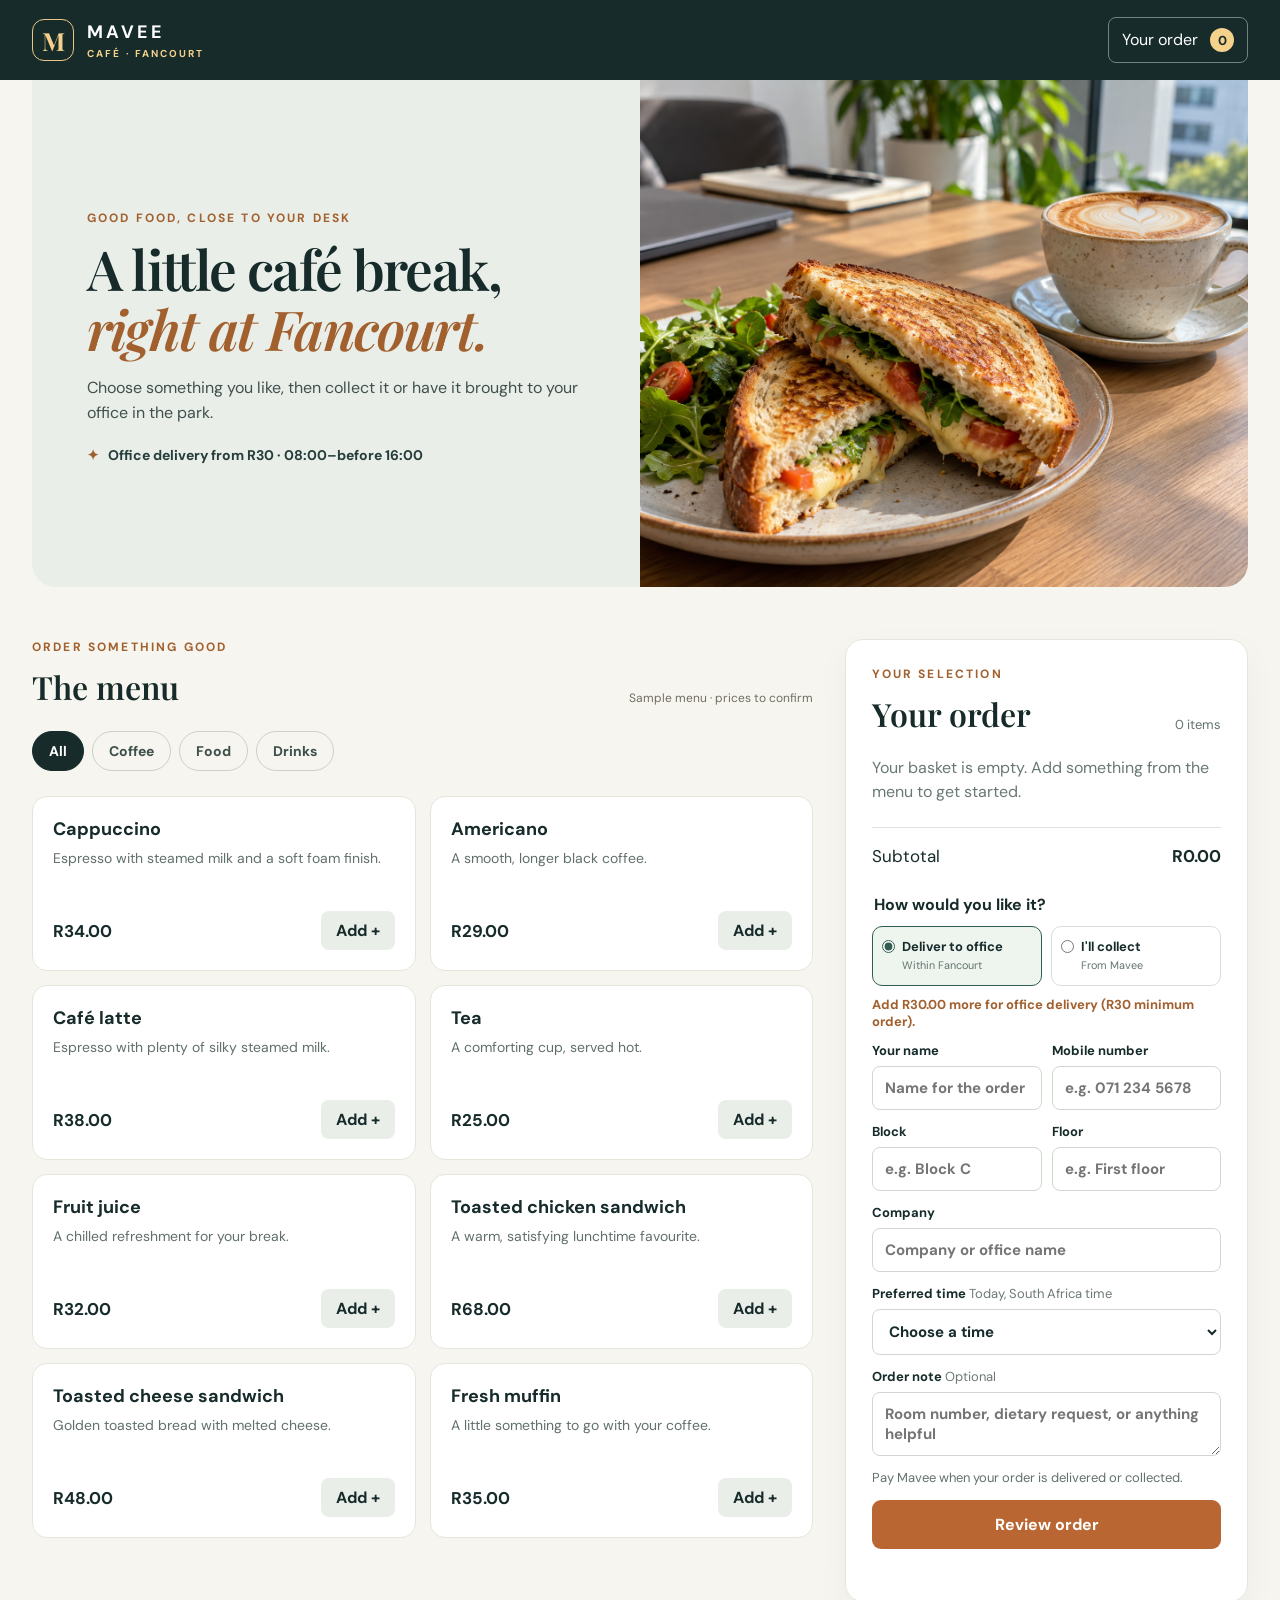
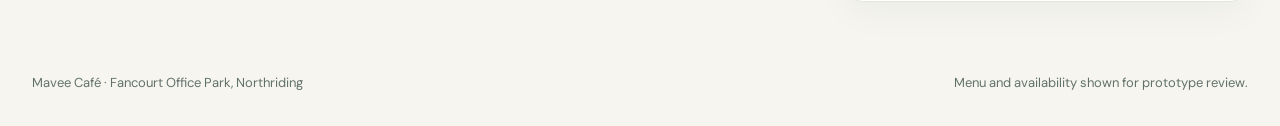
==== index.html @ 55256543 "Add MVP spec and CLAUDE.md Co-Authored-By: Claude Fable 5.1 <noreply@anthropic.com>" ====
<!doctype html>
<html lang="en">
<head>
  <meta charset="utf-8">
  <meta name="viewport" content="width=device-width, initial-scale=1">
  <meta name="theme-color" content="#172b2b">
  <meta name="description" content="Browse the Mavee café menu and prepare an office delivery or collection order at Fancourt Office Park.">
  <title>Mavee Café · Fancourt</title>
  <link rel="icon" type="image/svg+xml" href="data:image/svg+xml,%3Csvg xmlns='http://www.w3.org/2000/svg' viewBox='0 0 64 64'%3E%3Crect width='64' height='64' rx='15' fill='%23172b2b'/%3E%3Cpath d='M13 40V20h7l12 14 12-14h7v20h-7V29L32 43 20 29v11z' fill='%23f5d28b'/%3E%3C/svg%3E">
  <link rel="stylesheet" href="./styles.css">
  <script src="./app.js" defer></script>
</head>
<body>
  <header class="site-header">
    <div class="shell header-inner">
      <a class="brand" href="#" aria-label="Mavee Café home"><span class="brand-mark">M</span><span>MAVEE <small>CAFÉ · FANCOURT</small></span></a>
      <button class="basket-button" id="cartJump" type="button">Your order <span id="basketCount">0</span></button>
    </div>
  </header>
  <main class="shell">
    <section class="intro" aria-labelledby="pageTitle">
      <div class="intro-copy">
        <p class="eyebrow">Good food, close to your desk</p>
        <h1 id="pageTitle">A little café break, <em>right at Fancourt.</em></h1>
        <p>Choose something you like, then collect it or have it brought to your office in the park.</p>
        <div class="service-note"><span aria-hidden="true">✦</span> Office delivery from R30 · 08:00–before 16:00</div>
      </div>
      <img class="intro-image" src="./cafe.png" alt="Toasted sandwich and cappuccino on a café table">
    </section>

    <div class="workspace">
      <section class="menu-section" aria-labelledby="menuTitle">
        <div class="section-heading"><div><p class="eyebrow">Order something good</p><h2 id="menuTitle">The menu</h2></div><span class="sample-label">Sample menu · prices to confirm</span></div>
        <div class="category-tabs" id="categories" aria-label="Menu categories"></div>
        <div class="menu-grid" id="menuItems"></div>
      </section>
      <aside class="order-panel" id="orderPanel" aria-labelledby="orderTitle">
        <div class="panel-heading"><div><p class="eyebrow">Your selection</p><h2 id="orderTitle">Your order</h2></div><span id="cartQty" class="cart-qty">0 items</span></div>
        <div id="cartItems" class="cart-items"></div>
        <div class="total-line"><span>Subtotal</span><strong id="subtotal">R0.00</strong></div>
        <fieldset class="fulfilment">
          <legend>How would you like it?</legend>
          <div class="choice-row">
            <label class="choice"><input type="radio" name="fulfilment" value="delivery" checked><span>Deliver to office<small>Within Fancourt</small></span></label>
            <label class="choice"><input type="radio" name="fulfilment" value="pickup"><span>I'll collect<small>From Mavee</small></span></label>
          </div>
        </fieldset>
        <p id="minimumNote" class="minimum-note" role="status"></p>
        <form id="orderForm" novalidate>
          <div class="field-grid">
            <label>Your name<input name="name" autocomplete="name" required placeholder="Name for the order"></label>
            <label>Mobile number<input name="phone" type="tel" autocomplete="tel" required placeholder="e.g. 071 234 5678"></label>
          </div>
          <div id="deliveryFields">
            <div class="field-grid">
              <label>Block<input name="block" placeholder="e.g. Block C"></label>
              <label>Floor<input name="floor" placeholder="e.g. First floor"></label>
            </div>
            <label>Company<input name="company" placeholder="Company or office name"></label>
          </div>
          <label>Preferred time <span class="label-hint">Today, South Africa time</span><select name="time" id="timeSelect" required></select></label>
          <label>Order note <span class="label-hint">Optional</span><textarea name="note" rows="2" placeholder="Room number, dietary request, or anything helpful"></textarea></label>
          <p class="payment-note">Pay Mavee when your order is delivered or collected.</p>
          <button type="submit" class="primary-button" id="reviewButton">Review order</button>
          <p class="form-error" id="formError" role="alert"></p>
        </form>
      </aside>
    </div>
  </main>
  <div class="modal-backdrop" id="reviewModal" hidden>
    <section class="modal" role="dialog" aria-modal="true" aria-labelledby="reviewTitle">
      <button class="close-button" id="closeReview" type="button" aria-label="Close review">×</button>
      <p class="eyebrow">Almost there</p><h2 id="reviewTitle">Review your order</h2>
      <div class="review-content" id="reviewContent"></div>
      <p class="prototype-note">This is a private prototype. Orders are not sent yet; Mavee’s WhatsApp number still needs to be connected.</p>
      <div class="modal-actions"><button id="copyOrder" class="primary-button" type="button">Copy order details</button><button id="editOrder" class="secondary-button" type="button">Edit order</button></div>
      <p class="copy-status" id="copyStatus" role="status"></p>
    </section>
  </div>
  <footer class="shell footer">Mavee Café · Fancourt Office Park, Northriding <span>Menu and availability shown for prototype review.</span></footer>
</body>
</html>
---- styles.css ----
@import url('https://fonts.googleapis.com/css2?family=DM+Sans:wght@400;500;600;700&family=Playfair+Display:ital,wght@0,600;1,600&display=swap');
:root{font-family:'DM Sans',Arial,sans-serif;color:#172b2b;background:#f6f5ef;font-size:16px}*{box-sizing:border-box}html{scroll-behavior:smooth}body{margin:0}button,input,select,textarea{font:inherit}button{cursor:pointer}button:focus-visible,input:focus-visible,select:focus-visible,textarea:focus-visible{outline:3px solid #c47b35;outline-offset:2px}.shell{max-width:1320px;margin:auto;padding:0 32px}.site-header{background:#172b2b;color:#fff}.header-inner{height:80px;display:flex;align-items:center;justify-content:space-between}.brand{display:flex;gap:13px;align-items:center;color:#fff;text-decoration:none;font-weight:700;letter-spacing:.19em;font-size:18px}.brand small{display:block;font-size:10px;letter-spacing:.21em;color:#f5d28b;margin-top:3px}.brand-mark{width:42px;height:42px;border:1px solid #e9c783;border-radius:12px;display:grid;place-items:center;font-family:'Playfair Display',serif;font-size:25px;color:#f5d28b;letter-spacing:0}.basket-button{border:1px solid #72817c;background:transparent;color:#fff;padding:10px 13px;border-radius:8px}.basket-button span{display:inline-grid;place-items:center;min-width:24px;height:24px;margin-left:8px;background:#f5d28b;color:#172b2b;border-radius:50%;font-size:13px;font-weight:700}.intro{display:grid;grid-template-columns:1fr 1fr;min-height:330px;background:#e9eee8;overflow:hidden;border-radius:0 0 24px 24px}.intro-copy{padding:52px 6% 45px 9%;align-self:center}.eyebrow{text-transform:uppercase;letter-spacing:.18em;font-size:12px;font-weight:700;color:#a2602f;margin:0 0 13px}.intro h1{font:600 clamp(36px,4.3vw,60px)/1.08 'Playfair Display',Georgia,serif;letter-spacing:-.03em;margin:0 0 18px;max-width:620px}.intro h1 em{color:#a2602f}.intro-copy>p:not(.eyebrow){line-height:1.55;color:#40504e;max-width:510px;margin:0 0 20px}.intro-image{width:100%;height:100%;min-height:330px;object-fit:cover;object-position:center}.service-note{font-weight:700;font-size:14px;color:#263d3b}.service-note span{color:#a2602f;margin-right:6px}.workspace{display:grid;grid-template-columns:minmax(0,1.65fr) minmax(340px,.85fr);gap:32px;padding:52px 0 72px;align-items:start}.section-heading,.panel-heading{display:flex;align-items:end;justify-content:space-between;gap:12px}.section-heading h2,.panel-heading h2,.modal h2{font:600 32px/1.2 'Playfair Display',Georgia,serif;margin:0}.sample-label{font-size:12px;color:#716d63;text-align:right}.category-tabs{display:flex;flex-wrap:wrap;gap:8px;margin:25px 0}.category-tabs button{border:1px solid #cbd1c8;background:transparent;border-radius:100px;padding:10px 16px;color:#3d504b;font-weight:700;font-size:14px}.category-tabs button.active{background:#172b2b;border-color:#172b2b;color:#fff}.menu-grid{display:grid;grid-template-columns:repeat(2,minmax(0,1fr));gap:14px}.menu-card{background:#fff;border:1px solid #e4e6dc;border-radius:15px;min-height:175px;padding:20px;display:flex;flex-direction:column}.menu-card h3{margin:0 0 7px;font-size:18px}.menu-card p{margin:0;color:#61706a;line-height:1.45;font-size:14px}.menu-card-bottom{display:flex;align-items:center;justify-content:space-between;margin-top:auto;padding-top:18px;gap:10px}.menu-card-bottom strong{font-size:17px}.add-button{background:#e9eee8;border:0;border-radius:8px;padding:9px 15px;font-weight:700;color:#172b2b}.add-button:hover{background:#d7e5d9}.order-panel{background:#fff;border:1px solid #e4e6dc;border-radius:18px;padding:26px;box-shadow:0 12px 35px #18342a0a;position:sticky;top:20px}.cart-qty{font-size:13px;color:#64736e}.cart-items{padding:18px 0;min-height:85px}.empty-cart{color:#697872;line-height:1.5;margin:5px 0}.cart-line{display:flex;justify-content:space-between;gap:12px;border-bottom:1px solid #eef0eb;padding:10px 0}.cart-line strong{font-size:14px}.cart-line small{display:block;color:#62716c;margin-top:3px}.stepper{display:flex;align-items:center;gap:8px}.stepper button{width:28px;height:28px;border:1px solid #cbd3cd;background:#fff;border-radius:7px}.total-line{display:flex;justify-content:space-between;border-top:1px solid #dfe3dc;padding:17px 0;font-size:17px}.fulfilment{border:0;padding:0;margin:10px 0 0}.fulfilment legend{font-weight:700;margin-bottom:11px}.choice-row{display:grid;grid-template-columns:1fr 1fr;gap:9px}.choice{display:flex;align-items:flex-start;gap:7px;border:1px solid #d8dfd8;border-radius:10px;padding:12px 9px;font-weight:700;font-size:13px;line-height:1.25;cursor:pointer}.choice:has(input:checked){border-color:#315e53;background:#eef5ef}.choice input{accent-color:#315e53;margin:1px 0 0}.choice small{display:block;color:#64736e;font-weight:400;margin-top:4px}.minimum-note{min-height:20px;color:#a2602f;font-size:13px;font-weight:700;margin:10px 0 12px}.order-panel form label{display:block;font-size:13px;font-weight:700;margin-bottom:13px}.order-panel input:not([type=radio]),.order-panel select,.order-panel textarea{display:block;width:100%;border:1px solid #cfd7ce;border-radius:8px;padding:11px 12px;background:#fff;color:#172b2b;font-size:15px;margin-top:7px}.order-panel textarea{resize:vertical}.field-grid{display:grid;grid-template-columns:1fr 1fr;gap:10px}.label-hint{font-weight:400;color:#6d7974}.payment-note{font-size:13px;color:#62716c;line-height:1.4}.primary-button{width:100%;border:0;border-radius:9px;padding:14px 16px;background:#ba6633;color:#fff;font-weight:700}.primary-button:hover{background:#9f5429}.secondary-button{border:1px solid #cbd3cd;border-radius:9px;background:#fff;padding:13px 16px;font-weight:700;color:#172b2b}.form-error{color:#a03228;font-size:13px;min-height:1em;margin-bottom:0}.footer{padding-bottom:35px;display:flex;justify-content:space-between;gap:20px;color:#62716c;font-size:13px}.modal-backdrop{position:fixed;inset:0;background:#102421bb;z-index:10;display:grid;place-items:center;padding:18px}.modal-backdrop[hidden]{display:none}.modal{background:#fff;width:min(560px,100%);max-height:90vh;overflow:auto;border-radius:18px;padding:28px;position:relative}.close-button{position:absolute;right:20px;top:15px;border:0;background:none;font-size:30px;color:#52645d}.review-content{white-space:pre-line;line-height:1.55;background:#f6f7f2;padding:18px;border-radius:10px;margin:19px 0;font-size:14px}.prototype-note{color:#775029;background:#fcf3df;border-radius:8px;padding:12px;line-height:1.45;font-size:14px}.modal-actions{display:flex;gap:10px}.modal-actions .primary-button{width:auto;flex:1}.copy-status{min-height:18px;font-size:13px;color:#315e53;margin-bottom:0}@media(max-width:900px){.workspace{grid-template-columns:1fr}.order-panel{position:static}.intro-copy{padding:35px}.intro{min-height:300px}}@media(max-width:650px){.shell{padding-left:18px;padding-right:18px}.header-inner{height:68px}.brand{font-size:15px}.brand-mark{height:36px;width:36px}.basket-button{font-size:13px}.intro{display:flex;flex-direction:column-reverse}.intro-image{height:180px;min-height:180px}.intro-copy{padding:26px 22px 32px}.intro h1{font-size:37px}.workspace{padding-top:34px;gap:25px}.menu-grid{grid-template-columns:1fr}.menu-card{min-height:145px}.section-heading{align-items:start}.order-panel{padding:20px}.footer{flex-direction:column}.modal-actions{flex-direction:column}.modal-actions .primary-button{width:100%}}@media(max-width:380px){.field-grid,.choice-row{grid-template-columns:1fr}.sample-label{max-width:110px}}
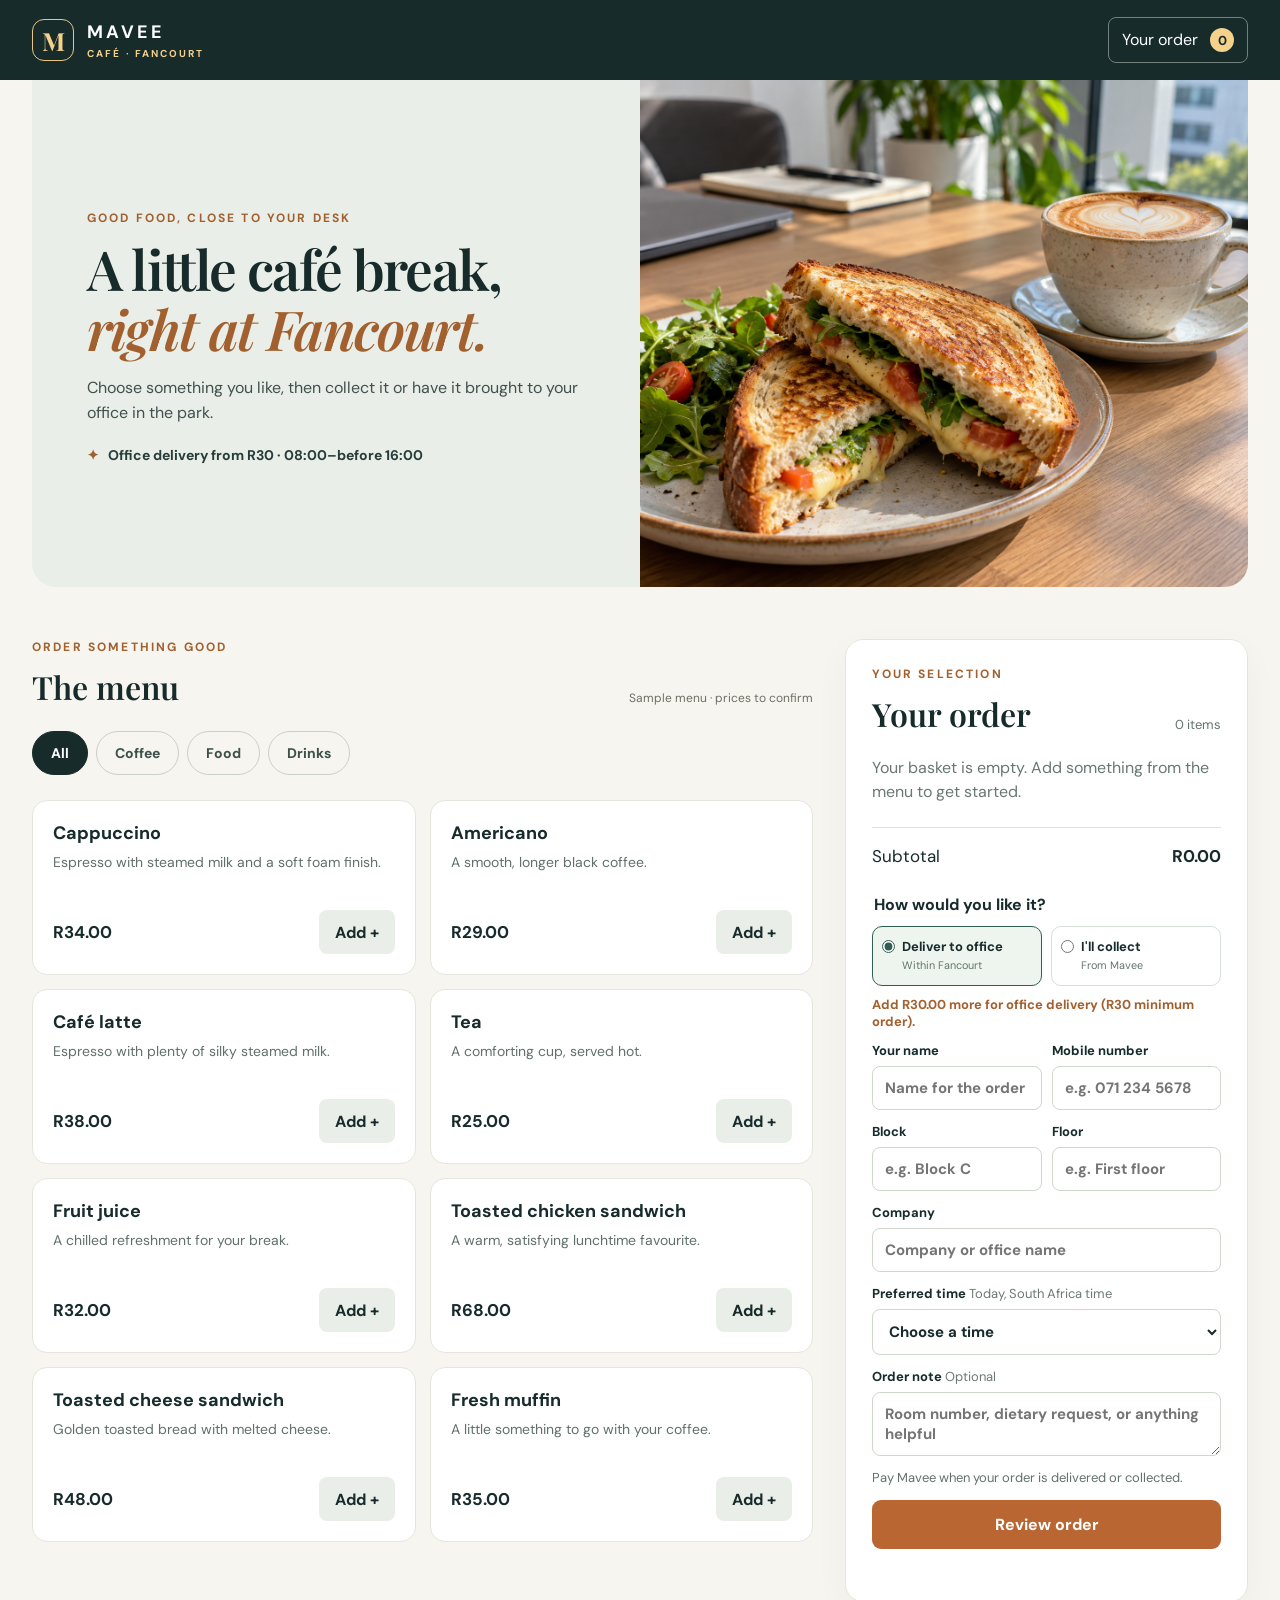
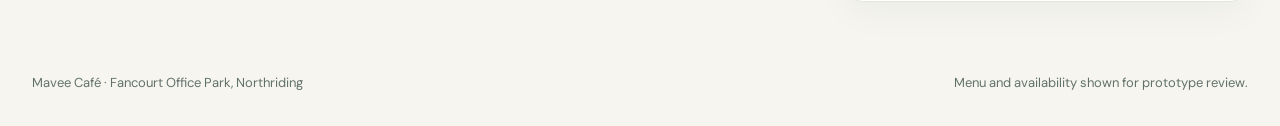
==== commit c94dbd0e: "Add three-step mobile flow with sticky Next bar and browser tests Below 900px the menu, details and " ====
--- a/index.html
+++ b/index.html
@@ -35,6 +35,7 @@
         <div class="menu-grid" id="menuItems"></div>
       </section>
       <aside class="order-panel" id="orderPanel" aria-labelledby="orderTitle">
+        <button type="button" class="back-link" id="backStep">&larr; Back to menu</button>
         <div class="panel-heading"><div><p class="eyebrow">Your selection</p><h2 id="orderTitle">Your order</h2></div><span id="cartQty" class="cart-qty">0 items</span></div>
         <div id="cartItems" class="cart-items"></div>
         <div class="total-line"><span>Subtotal</span><strong id="subtotal">R0.00</strong></div>
@@ -67,7 +68,8 @@
       </aside>
     </div>
   </main>
-  <div class="modal-backdrop" id="reviewModal" hidden>
+  <div class="step-bar" id="stepBar"><span id="stepSummary" aria-live="polite">0 items · R0.00</span><button type="button" class="primary-button" id="nextStep" disabled>Next</button></div>
+  <div class="modal-backdrop" id="reviewModal">
     <section class="modal" role="dialog" aria-modal="true" aria-labelledby="reviewTitle">
       <button class="close-button" id="closeReview" type="button" aria-label="Close review">×</button>
       <p class="eyebrow">Almost there</p><h2 id="reviewTitle">Review your order</h2>
--- a/styles.css
+++ b/styles.css
@@ -1,2 +1,2 @@
 @import url('https://fonts.googleapis.com/css2?family=DM+Sans:wght@400;500;600;700&family=Playfair+Display:ital,wght@0,600;1,600&display=swap');
-:root{font-family:'DM Sans',Arial,sans-serif;color:#172b2b;background:#f6f5ef;font-size:16px}*{box-sizing:border-box}html{scroll-behavior:smooth}body{margin:0}button,input,select,textarea{font:inherit}button{cursor:pointer}button:focus-visible,input:focus-visible,select:focus-visible,textarea:focus-visible{outline:3px solid #c47b35;outline-offset:2px}.shell{max-width:1320px;margin:auto;padding:0 32px}.site-header{background:#172b2b;color:#fff}.header-inner{height:80px;display:flex;align-items:center;justify-content:space-between}.brand{display:flex;gap:13px;align-items:center;color:#fff;text-decoration:none;font-weight:700;letter-spacing:.19em;font-size:18px}.brand small{display:block;font-size:10px;letter-spacing:.21em;color:#f5d28b;margin-top:3px}.brand-mark{width:42px;height:42px;border:1px solid #e9c783;border-radius:12px;display:grid;place-items:center;font-family:'Playfair Display',serif;font-size:25px;color:#f5d28b;letter-spacing:0}.basket-button{border:1px solid #72817c;background:transparent;color:#fff;padding:10px 13px;border-radius:8px}.basket-button span{display:inline-grid;place-items:center;min-width:24px;height:24px;margin-left:8px;background:#f5d28b;color:#172b2b;border-radius:50%;font-size:13px;font-weight:700}.intro{display:grid;grid-template-columns:1fr 1fr;min-height:330px;background:#e9eee8;overflow:hidden;border-radius:0 0 24px 24px}.intro-copy{padding:52px 6% 45px 9%;align-self:center}.eyebrow{text-transform:uppercase;letter-spacing:.18em;font-size:12px;font-weight:700;color:#a2602f;margin:0 0 13px}.intro h1{font:600 clamp(36px,4.3vw,60px)/1.08 'Playfair Display',Georgia,serif;letter-spacing:-.03em;margin:0 0 18px;max-width:620px}.intro h1 em{color:#a2602f}.intro-copy>p:not(.eyebrow){line-height:1.55;color:#40504e;max-width:510px;margin:0 0 20px}.intro-image{width:100%;height:100%;min-height:330px;object-fit:cover;object-position:center}.service-note{font-weight:700;font-size:14px;color:#263d3b}.service-note span{color:#a2602f;margin-right:6px}.workspace{display:grid;grid-template-columns:minmax(0,1.65fr) minmax(340px,.85fr);gap:32px;padding:52px 0 72px;align-items:start}.section-heading,.panel-heading{display:flex;align-items:end;justify-content:space-between;gap:12px}.section-heading h2,.panel-heading h2,.modal h2{font:600 32px/1.2 'Playfair Display',Georgia,serif;margin:0}.sample-label{font-size:12px;color:#716d63;text-align:right}.category-tabs{display:flex;flex-wrap:wrap;gap:8px;margin:25px 0}.category-tabs button{border:1px solid #cbd1c8;background:transparent;border-radius:100px;padding:10px 16px;color:#3d504b;font-weight:700;font-size:14px}.category-tabs button.active{background:#172b2b;border-color:#172b2b;color:#fff}.menu-grid{display:grid;grid-template-columns:repeat(2,minmax(0,1fr));gap:14px}.menu-card{background:#fff;border:1px solid #e4e6dc;border-radius:15px;min-height:175px;padding:20px;display:flex;flex-direction:column}.menu-card h3{margin:0 0 7px;font-size:18px}.menu-card p{margin:0;color:#61706a;line-height:1.45;font-size:14px}.menu-card-bottom{display:flex;align-items:center;justify-content:space-between;margin-top:auto;padding-top:18px;gap:10px}.menu-card-bottom strong{font-size:17px}.add-button{background:#e9eee8;border:0;border-radius:8px;padding:9px 15px;font-weight:700;color:#172b2b}.add-button:hover{background:#d7e5d9}.order-panel{background:#fff;border:1px solid #e4e6dc;border-radius:18px;padding:26px;box-shadow:0 12px 35px #18342a0a;position:sticky;top:20px}.cart-qty{font-size:13px;color:#64736e}.cart-items{padding:18px 0;min-height:85px}.empty-cart{color:#697872;line-height:1.5;margin:5px 0}.cart-line{display:flex;justify-content:space-between;gap:12px;border-bottom:1px solid #eef0eb;padding:10px 0}.cart-line strong{font-size:14px}.cart-line small{display:block;color:#62716c;margin-top:3px}.stepper{display:flex;align-items:center;gap:8px}.stepper button{width:28px;height:28px;border:1px solid #cbd3cd;background:#fff;border-radius:7px}.total-line{display:flex;justify-content:space-between;border-top:1px solid #dfe3dc;padding:17px 0;font-size:17px}.fulfilment{border:0;padding:0;margin:10px 0 0}.fulfilment legend{font-weight:700;margin-bottom:11px}.choice-row{display:grid;grid-template-columns:1fr 1fr;gap:9px}.choice{display:flex;align-items:flex-start;gap:7px;border:1px solid #d8dfd8;border-radius:10px;padding:12px 9px;font-weight:700;font-size:13px;line-height:1.25;cursor:pointer}.choice:has(input:checked){border-color:#315e53;background:#eef5ef}.choice input{accent-color:#315e53;margin:1px 0 0}.choice small{display:block;color:#64736e;font-weight:400;margin-top:4px}.minimum-note{min-height:20px;color:#a2602f;font-size:13px;font-weight:700;margin:10px 0 12px}.order-panel form label{display:block;font-size:13px;font-weight:700;margin-bottom:13px}.order-panel input:not([type=radio]),.order-panel select,.order-panel textarea{display:block;width:100%;border:1px solid #cfd7ce;border-radius:8px;padding:11px 12px;background:#fff;color:#172b2b;font-size:15px;margin-top:7px}.order-panel textarea{resize:vertical}.field-grid{display:grid;grid-template-columns:1fr 1fr;gap:10px}.label-hint{font-weight:400;color:#6d7974}.payment-note{font-size:13px;color:#62716c;line-height:1.4}.primary-button{width:100%;border:0;border-radius:9px;padding:14px 16px;background:#ba6633;color:#fff;font-weight:700}.primary-button:hover{background:#9f5429}.secondary-button{border:1px solid #cbd3cd;border-radius:9px;background:#fff;padding:13px 16px;font-weight:700;color:#172b2b}.form-error{color:#a03228;font-size:13px;min-height:1em;margin-bottom:0}.footer{padding-bottom:35px;display:flex;justify-content:space-between;gap:20px;color:#62716c;font-size:13px}.modal-backdrop{position:fixed;inset:0;background:#102421bb;z-index:10;display:grid;place-items:center;padding:18px}.modal-backdrop[hidden]{display:none}.modal{background:#fff;width:min(560px,100%);max-height:90vh;overflow:auto;border-radius:18px;padding:28px;position:relative}.close-button{position:absolute;right:20px;top:15px;border:0;background:none;font-size:30px;color:#52645d}.review-content{white-space:pre-line;line-height:1.55;background:#f6f7f2;padding:18px;border-radius:10px;margin:19px 0;font-size:14px}.prototype-note{color:#775029;background:#fcf3df;border-radius:8px;padding:12px;line-height:1.45;font-size:14px}.modal-actions{display:flex;gap:10px}.modal-actions .primary-button{width:auto;flex:1}.copy-status{min-height:18px;font-size:13px;color:#315e53;margin-bottom:0}@media(max-width:900px){.workspace{grid-template-columns:1fr}.order-panel{position:static}.intro-copy{padding:35px}.intro{min-height:300px}}@media(max-width:650px){.shell{padding-left:18px;padding-right:18px}.header-inner{height:68px}.brand{font-size:15px}.brand-mark{height:36px;width:36px}.basket-button{font-size:13px}.intro{display:flex;flex-direction:column-reverse}.intro-image{height:180px;min-height:180px}.intro-copy{padding:26px 22px 32px}.intro h1{font-size:37px}.workspace{padding-top:34px;gap:25px}.menu-grid{grid-template-columns:1fr}.menu-card{min-height:145px}.section-heading{align-items:start}.order-panel{padding:20px}.footer{flex-direction:column}.modal-actions{flex-direction:column}.modal-actions .primary-button{width:100%}}@media(max-width:380px){.field-grid,.choice-row{grid-template-columns:1fr}.sample-label{max-width:110px}}
+:root{font-family:'DM Sans',Arial,sans-serif;color:#172b2b;background:#f6f5ef;font-size:16px}*{box-sizing:border-box}html{scroll-behavior:smooth}body{margin:0}button,input,select,textarea{font:inherit}button{cursor:pointer}button:focus-visible,input:focus-visible,select:focus-visible,textarea:focus-visible{outline:3px solid #c47b35;outline-offset:2px}.shell{max-width:1320px;margin:auto;padding:0 32px}.site-header{background:#172b2b;color:#fff}.header-inner{height:80px;display:flex;align-items:center;justify-content:space-between}.brand{display:flex;gap:13px;align-items:center;color:#fff;text-decoration:none;font-weight:700;letter-spacing:.19em;font-size:18px}.brand small{display:block;font-size:10px;letter-spacing:.21em;color:#f5d28b;margin-top:3px}.brand-mark{width:42px;height:42px;border:1px solid #e9c783;border-radius:12px;display:grid;place-items:center;font-family:'Playfair Display',serif;font-size:25px;color:#f5d28b;letter-spacing:0}.basket-button{border:1px solid #72817c;background:transparent;color:#fff;padding:10px 13px;border-radius:8px}.basket-button span{display:inline-grid;place-items:center;min-width:24px;height:24px;margin-left:8px;background:#f5d28b;color:#172b2b;border-radius:50%;font-size:13px;font-weight:700}.intro{display:grid;grid-template-columns:1fr 1fr;min-height:330px;background:#e9eee8;overflow:hidden;border-radius:0 0 24px 24px}.intro-copy{padding:52px 6% 45px 9%;align-self:center}.eyebrow{text-transform:uppercase;letter-spacing:.18em;font-size:12px;font-weight:700;color:#a2602f;margin:0 0 13px}.intro h1{font:600 clamp(36px,4.3vw,60px)/1.08 'Playfair Display',Georgia,serif;letter-spacing:-.03em;margin:0 0 18px;max-width:620px}.intro h1 em{color:#a2602f}.intro-copy>p:not(.eyebrow){line-height:1.55;color:#40504e;max-width:510px;margin:0 0 20px}.intro-image{width:100%;height:100%;min-height:330px;object-fit:cover;object-position:center}.service-note{font-weight:700;font-size:14px;color:#263d3b}.service-note span{color:#a2602f;margin-right:6px}.workspace{display:grid;grid-template-columns:minmax(0,1.65fr) minmax(340px,.85fr);gap:32px;padding:52px 0 72px;align-items:start}.section-heading,.panel-heading{display:flex;align-items:end;justify-content:space-between;gap:12px}.section-heading h2,.panel-heading h2,.modal h2{font:600 32px/1.2 'Playfair Display',Georgia,serif;margin:0}.sample-label{font-size:12px;color:#716d63;text-align:right}.category-tabs{display:flex;flex-wrap:wrap;gap:8px;margin:25px 0}.category-tabs button{min-height:44px;border:1px solid #cbd1c8;background:transparent;border-radius:100px;padding:10px 18px;color:#3d504b;font-weight:700;font-size:14px}.category-tabs button.active{background:#172b2b;border-color:#172b2b;color:#fff}.menu-grid{display:grid;grid-template-columns:repeat(2,minmax(0,1fr));gap:14px}.menu-card{background:#fff;border:1px solid #e4e6dc;border-radius:15px;min-height:175px;padding:20px;display:flex;flex-direction:column}.menu-card h3{margin:0 0 7px;font-size:18px}.menu-card p{margin:0;color:#61706a;line-height:1.45;font-size:14px}.menu-card-bottom{display:flex;align-items:center;justify-content:space-between;margin-top:auto;padding-top:18px;gap:10px}.menu-card-bottom strong{font-size:17px}.add-button{min-height:44px;background:#e9eee8;border:0;border-radius:8px;padding:9px 16px;font-weight:700;color:#172b2b}.add-button:hover{background:#d7e5d9}.order-panel{background:#fff;border:1px solid #e4e6dc;border-radius:18px;padding:26px;box-shadow:0 12px 35px #18342a0a;position:sticky;top:20px}.cart-qty{font-size:13px;color:#64736e}.cart-items{padding:18px 0;min-height:85px}.empty-cart{color:#697872;line-height:1.5;margin:5px 0}.cart-line{display:flex;justify-content:space-between;gap:12px;border-bottom:1px solid #eef0eb;padding:10px 0}.cart-line strong{font-size:14px}.cart-line small{display:block;color:#62716c;margin-top:3px}.stepper{display:flex;align-items:center;gap:8px}.stepper button{width:36px;height:36px;font-size:18px;border:1px solid #cbd3cd;background:#fff;border-radius:7px}.total-line{display:flex;justify-content:space-between;border-top:1px solid #dfe3dc;padding:17px 0;font-size:17px}.fulfilment{border:0;padding:0;margin:10px 0 0}.fulfilment legend{font-weight:700;margin-bottom:11px}.choice-row{display:grid;grid-template-columns:1fr 1fr;gap:9px}.choice{display:flex;align-items:flex-start;gap:7px;border:1px solid #d8dfd8;border-radius:10px;padding:12px 9px;font-weight:700;font-size:13px;line-height:1.25;cursor:pointer}.choice:has(input:checked){border-color:#315e53;background:#eef5ef}.choice input{accent-color:#315e53;margin:1px 0 0}.choice small{display:block;color:#64736e;font-weight:400;margin-top:4px}.minimum-note{min-height:20px;color:#a2602f;font-size:13px;font-weight:700;margin:10px 0 12px}.order-panel form label{display:block;font-size:13px;font-weight:700;margin-bottom:13px}.order-panel input:not([type=radio]),.order-panel select,.order-panel textarea{display:block;width:100%;border:1px solid #cfd7ce;border-radius:8px;padding:11px 12px;background:#fff;color:#172b2b;font-size:15px;margin-top:7px}.order-panel textarea{resize:vertical}.field-grid{display:grid;grid-template-columns:1fr 1fr;gap:10px}.label-hint{font-weight:400;color:#6d7974}.payment-note{font-size:13px;color:#62716c;line-height:1.4}.primary-button{width:100%;border:0;border-radius:9px;padding:14px 16px;background:#ba6633;color:#fff;font-weight:700}.primary-button:hover{background:#9f5429}.secondary-button{border:1px solid #cbd3cd;border-radius:9px;background:#fff;padding:13px 16px;font-weight:700;color:#172b2b}.form-error{color:#a03228;font-size:13px;min-height:1em;margin-bottom:0}.footer{padding-bottom:35px;display:flex;justify-content:space-between;gap:20px;color:#62716c;font-size:13px}.modal-backdrop{position:fixed;inset:0;background:#102421bb;z-index:10;display:grid;place-items:center;padding:18px}body:not([data-step=review]) .modal-backdrop{display:none}.modal{background:#fff;width:min(560px,100%);max-height:90vh;overflow:auto;border-radius:18px;padding:28px;position:relative}.back-link{display:none;border:0;background:none;padding:0 0 14px;font-weight:700;color:#315e53;font-size:14px}.step-bar{display:none;position:fixed;left:0;right:0;bottom:0;z-index:5;background:#fff;border-top:1px solid #dfe3dc;padding:12px 18px calc(12px + env(safe-area-inset-bottom));align-items:center;justify-content:space-between;gap:14px;box-shadow:0 -8px 24px #18342a12}.step-bar span{font-weight:700;font-size:15px}.step-bar .primary-button{width:auto;min-width:120px}.step-bar .primary-button:disabled{background:#cfd7ce;color:#5f6b66}.close-button{position:absolute;right:20px;top:15px;border:0;background:none;font-size:30px;color:#52645d}.review-content{white-space:pre-line;line-height:1.55;background:#f6f7f2;padding:18px;border-radius:10px;margin:19px 0;font-size:14px}.prototype-note{color:#775029;background:#fcf3df;border-radius:8px;padding:12px;line-height:1.45;font-size:14px}.modal-actions{display:flex;gap:10px}.modal-actions .primary-button{width:auto;flex:1}.copy-status{min-height:18px;font-size:13px;color:#315e53;margin-bottom:0}@media(max-width:900px){.workspace{grid-template-columns:1fr}.back-link{display:inline-block}body[data-step=menu] .step-bar{display:flex}body[data-step=menu] main{padding-bottom:96px}body[data-step=menu] .order-panel{display:none}body[data-step=details] .menu-section,body[data-step=details] .intro{display:none}body[data-step=review] .workspace,body[data-step=review] .intro{display:none}body[data-step=review] .modal-backdrop{position:static;background:none;padding:0;display:block;margin-top:24px}body[data-step=review] .modal{width:100%;max-height:none;border:1px solid #e4e6dc}body[data-step=review] .close-button{display:none}.order-panel{position:static}.intro-copy{padding:35px}.intro{min-height:300px}}@media(max-width:650px){.shell{padding-left:18px;padding-right:18px}.header-inner{height:68px}.brand{font-size:15px}.brand-mark{height:36px;width:36px}.basket-button{font-size:13px}.intro{display:flex;flex-direction:column-reverse}.intro-image{height:120px;min-height:120px}.intro-copy{padding:26px 22px 32px}.intro h1{font-size:37px}.workspace{padding-top:34px;gap:25px}.menu-grid{grid-template-columns:1fr}.menu-card{min-height:145px}.section-heading{align-items:start}.order-panel{padding:20px}.footer{flex-direction:column}.modal-actions{flex-direction:column}.modal-actions .primary-button{width:100%}}@media(max-width:380px){.field-grid,.choice-row{grid-template-columns:1fr}.sample-label{max-width:110px}}
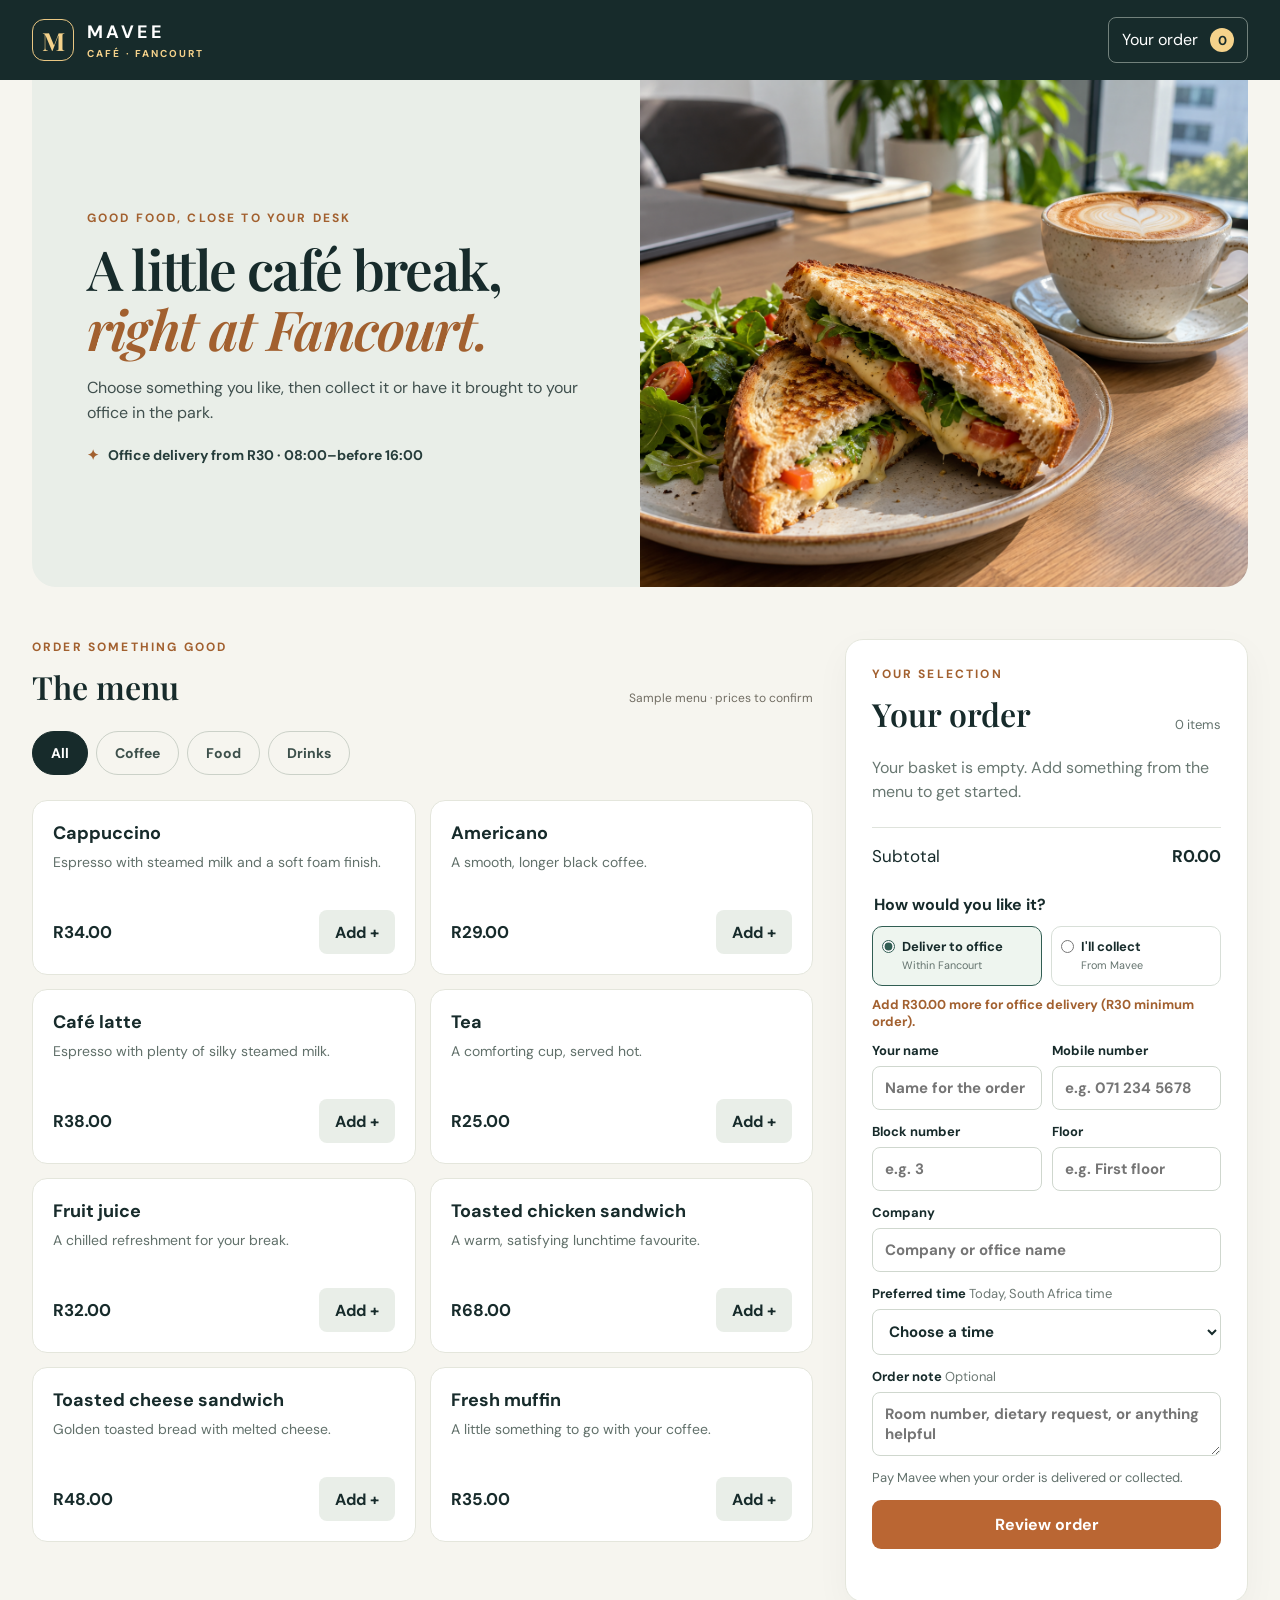
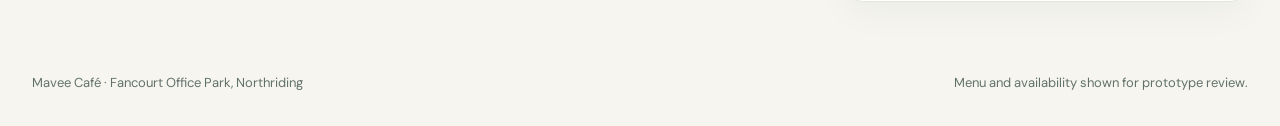
==== commit ea40f06d: "Add WhatsApp handoff, sent step, and phone and block validation Place order opens wa.me with the ord" ====
--- a/index.html
+++ b/index.html
@@ -54,7 +54,7 @@
           </div>
           <div id="deliveryFields">
             <div class="field-grid">
-              <label>Block<input name="block" placeholder="e.g. Block C"></label>
+              <label>Block number<input name="block" inputmode="numeric" placeholder="e.g. 3"></label>
               <label>Floor<input name="floor" placeholder="e.g. First floor"></label>
             </div>
             <label>Company<input name="company" placeholder="Company or office name"></label>
@@ -72,11 +72,22 @@
   <div class="modal-backdrop" id="reviewModal">
     <section class="modal" role="dialog" aria-modal="true" aria-labelledby="reviewTitle">
       <button class="close-button" id="closeReview" type="button" aria-label="Close review">×</button>
-      <p class="eyebrow">Almost there</p><h2 id="reviewTitle">Review your order</h2>
-      <div class="review-content" id="reviewContent"></div>
-      <p class="prototype-note">This is a private prototype. Orders are not sent yet; Mavee’s WhatsApp number still needs to be connected.</p>
-      <div class="modal-actions"><button id="copyOrder" class="primary-button" type="button">Copy order details</button><button id="editOrder" class="secondary-button" type="button">Edit order</button></div>
-      <p class="copy-status" id="copyStatus" role="status"></p>
+      <div class="review-only">
+        <p class="eyebrow">Almost there</p><h2 id="reviewTitle">Review your order request</h2>
+        <div class="review-content" id="reviewContent"></div>
+        <p class="prototype-note">Prototype for review: menu items and prices are samples, and Mavee’s WhatsApp number is still being verified.</p>
+        <div class="modal-actions"><a id="placeOrder" class="primary-button" href="#" target="_blank" rel="noopener">Place order on WhatsApp</a><button id="editOrder" class="secondary-button" type="button">Edit order</button></div>
+        <p class="handoff-note">WhatsApp opens with this message filled in. Your order is placed only once you press Send there, and Mavee confirms by reply.</p>
+        <button id="copyOrder" class="link-button" type="button">Copy order details instead</button>
+        <p class="copy-status" id="copyStatus" role="status"></p>
+      </div>
+      <div class="sent-only">
+        <p class="eyebrow">One more tap</p><h2 id="sentTitle">Your order request is in WhatsApp</h2>
+        <p class="sent-copy">It is placed only once you press Send in WhatsApp. Mavee will confirm your order and time by reply. Your reference is <strong id="sentRef"></strong>.</p>
+        <p class="sent-copy">Need to change something? Send an updated message before Mavee replies that she is preparing it. After that, changes are up to her.</p>
+        <div class="modal-actions"><a id="openAgain" class="primary-button" href="#" target="_blank" rel="noopener">Open WhatsApp again</a><button id="changeOrder" class="secondary-button" type="button">Change this order</button></div>
+        <button id="newOrder" class="link-button" type="button">Start a new order</button>
+      </div>
     </section>
   </div>
   <footer class="shell footer">Mavee Café · Fancourt Office Park, Northriding <span>Menu and availability shown for prototype review.</span></footer>
--- a/styles.css
+++ b/styles.css
@@ -1,2 +1,2 @@
 @import url('https://fonts.googleapis.com/css2?family=DM+Sans:wght@400;500;600;700&family=Playfair+Display:ital,wght@0,600;1,600&display=swap');
-:root{font-family:'DM Sans',Arial,sans-serif;color:#172b2b;background:#f6f5ef;font-size:16px}*{box-sizing:border-box}html{scroll-behavior:smooth}body{margin:0}button,input,select,textarea{font:inherit}button{cursor:pointer}button:focus-visible,input:focus-visible,select:focus-visible,textarea:focus-visible{outline:3px solid #c47b35;outline-offset:2px}.shell{max-width:1320px;margin:auto;padding:0 32px}.site-header{background:#172b2b;color:#fff}.header-inner{height:80px;display:flex;align-items:center;justify-content:space-between}.brand{display:flex;gap:13px;align-items:center;color:#fff;text-decoration:none;font-weight:700;letter-spacing:.19em;font-size:18px}.brand small{display:block;font-size:10px;letter-spacing:.21em;color:#f5d28b;margin-top:3px}.brand-mark{width:42px;height:42px;border:1px solid #e9c783;border-radius:12px;display:grid;place-items:center;font-family:'Playfair Display',serif;font-size:25px;color:#f5d28b;letter-spacing:0}.basket-button{border:1px solid #72817c;background:transparent;color:#fff;padding:10px 13px;border-radius:8px}.basket-button span{display:inline-grid;place-items:center;min-width:24px;height:24px;margin-left:8px;background:#f5d28b;color:#172b2b;border-radius:50%;font-size:13px;font-weight:700}.intro{display:grid;grid-template-columns:1fr 1fr;min-height:330px;background:#e9eee8;overflow:hidden;border-radius:0 0 24px 24px}.intro-copy{padding:52px 6% 45px 9%;align-self:center}.eyebrow{text-transform:uppercase;letter-spacing:.18em;font-size:12px;font-weight:700;color:#a2602f;margin:0 0 13px}.intro h1{font:600 clamp(36px,4.3vw,60px)/1.08 'Playfair Display',Georgia,serif;letter-spacing:-.03em;margin:0 0 18px;max-width:620px}.intro h1 em{color:#a2602f}.intro-copy>p:not(.eyebrow){line-height:1.55;color:#40504e;max-width:510px;margin:0 0 20px}.intro-image{width:100%;height:100%;min-height:330px;object-fit:cover;object-position:center}.service-note{font-weight:700;font-size:14px;color:#263d3b}.service-note span{color:#a2602f;margin-right:6px}.workspace{display:grid;grid-template-columns:minmax(0,1.65fr) minmax(340px,.85fr);gap:32px;padding:52px 0 72px;align-items:start}.section-heading,.panel-heading{display:flex;align-items:end;justify-content:space-between;gap:12px}.section-heading h2,.panel-heading h2,.modal h2{font:600 32px/1.2 'Playfair Display',Georgia,serif;margin:0}.sample-label{font-size:12px;color:#716d63;text-align:right}.category-tabs{display:flex;flex-wrap:wrap;gap:8px;margin:25px 0}.category-tabs button{min-height:44px;border:1px solid #cbd1c8;background:transparent;border-radius:100px;padding:10px 18px;color:#3d504b;font-weight:700;font-size:14px}.category-tabs button.active{background:#172b2b;border-color:#172b2b;color:#fff}.menu-grid{display:grid;grid-template-columns:repeat(2,minmax(0,1fr));gap:14px}.menu-card{background:#fff;border:1px solid #e4e6dc;border-radius:15px;min-height:175px;padding:20px;display:flex;flex-direction:column}.menu-card h3{margin:0 0 7px;font-size:18px}.menu-card p{margin:0;color:#61706a;line-height:1.45;font-size:14px}.menu-card-bottom{display:flex;align-items:center;justify-content:space-between;margin-top:auto;padding-top:18px;gap:10px}.menu-card-bottom strong{font-size:17px}.add-button{min-height:44px;background:#e9eee8;border:0;border-radius:8px;padding:9px 16px;font-weight:700;color:#172b2b}.add-button:hover{background:#d7e5d9}.order-panel{background:#fff;border:1px solid #e4e6dc;border-radius:18px;padding:26px;box-shadow:0 12px 35px #18342a0a;position:sticky;top:20px}.cart-qty{font-size:13px;color:#64736e}.cart-items{padding:18px 0;min-height:85px}.empty-cart{color:#697872;line-height:1.5;margin:5px 0}.cart-line{display:flex;justify-content:space-between;gap:12px;border-bottom:1px solid #eef0eb;padding:10px 0}.cart-line strong{font-size:14px}.cart-line small{display:block;color:#62716c;margin-top:3px}.stepper{display:flex;align-items:center;gap:8px}.stepper button{width:36px;height:36px;font-size:18px;border:1px solid #cbd3cd;background:#fff;border-radius:7px}.total-line{display:flex;justify-content:space-between;border-top:1px solid #dfe3dc;padding:17px 0;font-size:17px}.fulfilment{border:0;padding:0;margin:10px 0 0}.fulfilment legend{font-weight:700;margin-bottom:11px}.choice-row{display:grid;grid-template-columns:1fr 1fr;gap:9px}.choice{display:flex;align-items:flex-start;gap:7px;border:1px solid #d8dfd8;border-radius:10px;padding:12px 9px;font-weight:700;font-size:13px;line-height:1.25;cursor:pointer}.choice:has(input:checked){border-color:#315e53;background:#eef5ef}.choice input{accent-color:#315e53;margin:1px 0 0}.choice small{display:block;color:#64736e;font-weight:400;margin-top:4px}.minimum-note{min-height:20px;color:#a2602f;font-size:13px;font-weight:700;margin:10px 0 12px}.order-panel form label{display:block;font-size:13px;font-weight:700;margin-bottom:13px}.order-panel input:not([type=radio]),.order-panel select,.order-panel textarea{display:block;width:100%;border:1px solid #cfd7ce;border-radius:8px;padding:11px 12px;background:#fff;color:#172b2b;font-size:15px;margin-top:7px}.order-panel textarea{resize:vertical}.field-grid{display:grid;grid-template-columns:1fr 1fr;gap:10px}.label-hint{font-weight:400;color:#6d7974}.payment-note{font-size:13px;color:#62716c;line-height:1.4}.primary-button{width:100%;border:0;border-radius:9px;padding:14px 16px;background:#ba6633;color:#fff;font-weight:700}.primary-button:hover{background:#9f5429}.secondary-button{border:1px solid #cbd3cd;border-radius:9px;background:#fff;padding:13px 16px;font-weight:700;color:#172b2b}.form-error{color:#a03228;font-size:13px;min-height:1em;margin-bottom:0}.footer{padding-bottom:35px;display:flex;justify-content:space-between;gap:20px;color:#62716c;font-size:13px}.modal-backdrop{position:fixed;inset:0;background:#102421bb;z-index:10;display:grid;place-items:center;padding:18px}body:not([data-step=review]) .modal-backdrop{display:none}.modal{background:#fff;width:min(560px,100%);max-height:90vh;overflow:auto;border-radius:18px;padding:28px;position:relative}.back-link{display:none;border:0;background:none;padding:0 0 14px;font-weight:700;color:#315e53;font-size:14px}.step-bar{display:none;position:fixed;left:0;right:0;bottom:0;z-index:5;background:#fff;border-top:1px solid #dfe3dc;padding:12px 18px calc(12px + env(safe-area-inset-bottom));align-items:center;justify-content:space-between;gap:14px;box-shadow:0 -8px 24px #18342a12}.step-bar span{font-weight:700;font-size:15px}.step-bar .primary-button{width:auto;min-width:120px}.step-bar .primary-button:disabled{background:#cfd7ce;color:#5f6b66}.close-button{position:absolute;right:20px;top:15px;border:0;background:none;font-size:30px;color:#52645d}.review-content{white-space:pre-line;line-height:1.55;background:#f6f7f2;padding:18px;border-radius:10px;margin:19px 0;font-size:14px}.prototype-note{color:#775029;background:#fcf3df;border-radius:8px;padding:12px;line-height:1.45;font-size:14px}.modal-actions{display:flex;gap:10px}.modal-actions .primary-button{width:auto;flex:1}.copy-status{min-height:18px;font-size:13px;color:#315e53;margin-bottom:0}@media(max-width:900px){.workspace{grid-template-columns:1fr}.back-link{display:inline-block}body[data-step=menu] .step-bar{display:flex}body[data-step=menu] main{padding-bottom:96px}body[data-step=menu] .order-panel{display:none}body[data-step=details] .menu-section,body[data-step=details] .intro{display:none}body[data-step=review] .workspace,body[data-step=review] .intro{display:none}body[data-step=review] .modal-backdrop{position:static;background:none;padding:0;display:block;margin-top:24px}body[data-step=review] .modal{width:100%;max-height:none;border:1px solid #e4e6dc}body[data-step=review] .close-button{display:none}.order-panel{position:static}.intro-copy{padding:35px}.intro{min-height:300px}}@media(max-width:650px){.shell{padding-left:18px;padding-right:18px}.header-inner{height:68px}.brand{font-size:15px}.brand-mark{height:36px;width:36px}.basket-button{font-size:13px}.intro{display:flex;flex-direction:column-reverse}.intro-image{height:120px;min-height:120px}.intro-copy{padding:26px 22px 32px}.intro h1{font-size:37px}.workspace{padding-top:34px;gap:25px}.menu-grid{grid-template-columns:1fr}.menu-card{min-height:145px}.section-heading{align-items:start}.order-panel{padding:20px}.footer{flex-direction:column}.modal-actions{flex-direction:column}.modal-actions .primary-button{width:100%}}@media(max-width:380px){.field-grid,.choice-row{grid-template-columns:1fr}.sample-label{max-width:110px}}
+:root{font-family:'DM Sans',Arial,sans-serif;color:#172b2b;background:#f6f5ef;font-size:16px}*{box-sizing:border-box}html{scroll-behavior:smooth}body{margin:0}button,input,select,textarea{font:inherit}button{cursor:pointer}button:focus-visible,input:focus-visible,select:focus-visible,textarea:focus-visible{outline:3px solid #c47b35;outline-offset:2px}.shell{max-width:1320px;margin:auto;padding:0 32px}.site-header{background:#172b2b;color:#fff}.header-inner{height:80px;display:flex;align-items:center;justify-content:space-between}.brand{display:flex;gap:13px;align-items:center;color:#fff;text-decoration:none;font-weight:700;letter-spacing:.19em;font-size:18px}.brand small{display:block;font-size:10px;letter-spacing:.21em;color:#f5d28b;margin-top:3px}.brand-mark{width:42px;height:42px;border:1px solid #e9c783;border-radius:12px;display:grid;place-items:center;font-family:'Playfair Display',serif;font-size:25px;color:#f5d28b;letter-spacing:0}.basket-button{border:1px solid #72817c;background:transparent;color:#fff;padding:10px 13px;border-radius:8px}.basket-button span{display:inline-grid;place-items:center;min-width:24px;height:24px;margin-left:8px;background:#f5d28b;color:#172b2b;border-radius:50%;font-size:13px;font-weight:700}.intro{display:grid;grid-template-columns:1fr 1fr;min-height:330px;background:#e9eee8;overflow:hidden;border-radius:0 0 24px 24px}.intro-copy{padding:52px 6% 45px 9%;align-self:center}.eyebrow{text-transform:uppercase;letter-spacing:.18em;font-size:12px;font-weight:700;color:#a2602f;margin:0 0 13px}.intro h1{font:600 clamp(36px,4.3vw,60px)/1.08 'Playfair Display',Georgia,serif;letter-spacing:-.03em;margin:0 0 18px;max-width:620px}.intro h1 em{color:#a2602f}.intro-copy>p:not(.eyebrow){line-height:1.55;color:#40504e;max-width:510px;margin:0 0 20px}.intro-image{width:100%;height:100%;min-height:330px;object-fit:cover;object-position:center}.service-note{font-weight:700;font-size:14px;color:#263d3b}.service-note span{color:#a2602f;margin-right:6px}.workspace{display:grid;grid-template-columns:minmax(0,1.65fr) minmax(340px,.85fr);gap:32px;padding:52px 0 72px;align-items:start}.section-heading,.panel-heading{display:flex;align-items:end;justify-content:space-between;gap:12px}.section-heading h2,.panel-heading h2,.modal h2{font:600 32px/1.2 'Playfair Display',Georgia,serif;margin:0}.sample-label{font-size:12px;color:#716d63;text-align:right}.category-tabs{display:flex;flex-wrap:wrap;gap:8px;margin:25px 0}.category-tabs button{min-height:44px;border:1px solid #cbd1c8;background:transparent;border-radius:100px;padding:10px 18px;color:#3d504b;font-weight:700;font-size:14px}.category-tabs button.active{background:#172b2b;border-color:#172b2b;color:#fff}.menu-grid{display:grid;grid-template-columns:repeat(2,minmax(0,1fr));gap:14px}.menu-card{background:#fff;border:1px solid #e4e6dc;border-radius:15px;min-height:175px;padding:20px;display:flex;flex-direction:column}.menu-card h3{margin:0 0 7px;font-size:18px}.menu-card p{margin:0;color:#61706a;line-height:1.45;font-size:14px}.menu-card-bottom{display:flex;align-items:center;justify-content:space-between;margin-top:auto;padding-top:18px;gap:10px}.menu-card-bottom strong{font-size:17px}.add-button{min-height:44px;background:#e9eee8;border:0;border-radius:8px;padding:9px 16px;font-weight:700;color:#172b2b}.add-button:hover{background:#d7e5d9}.order-panel{background:#fff;border:1px solid #e4e6dc;border-radius:18px;padding:26px;box-shadow:0 12px 35px #18342a0a;position:sticky;top:20px}.cart-qty{font-size:13px;color:#64736e}.cart-items{padding:18px 0;min-height:85px}.empty-cart{color:#697872;line-height:1.5;margin:5px 0}.cart-line{display:flex;justify-content:space-between;gap:12px;border-bottom:1px solid #eef0eb;padding:10px 0}.cart-line strong{font-size:14px}.cart-line small{display:block;color:#62716c;margin-top:3px}.stepper{display:flex;align-items:center;gap:8px}.stepper button{width:36px;height:36px;font-size:18px;border:1px solid #cbd3cd;background:#fff;border-radius:7px}.total-line{display:flex;justify-content:space-between;border-top:1px solid #dfe3dc;padding:17px 0;font-size:17px}.fulfilment{border:0;padding:0;margin:10px 0 0}.fulfilment legend{font-weight:700;margin-bottom:11px}.choice-row{display:grid;grid-template-columns:1fr 1fr;gap:9px}.choice{display:flex;align-items:flex-start;gap:7px;border:1px solid #d8dfd8;border-radius:10px;padding:12px 9px;font-weight:700;font-size:13px;line-height:1.25;cursor:pointer}.choice:has(input:checked){border-color:#315e53;background:#eef5ef}.choice input{accent-color:#315e53;margin:1px 0 0}.choice small{display:block;color:#64736e;font-weight:400;margin-top:4px}.minimum-note{min-height:20px;color:#a2602f;font-size:13px;font-weight:700;margin:10px 0 12px}.order-panel form label{display:block;font-size:13px;font-weight:700;margin-bottom:13px}.order-panel input:not([type=radio]),.order-panel select,.order-panel textarea{display:block;width:100%;border:1px solid #cfd7ce;border-radius:8px;padding:11px 12px;background:#fff;color:#172b2b;font-size:15px;margin-top:7px}.order-panel textarea{resize:vertical}.field-grid{display:grid;grid-template-columns:1fr 1fr;gap:10px}.label-hint{font-weight:400;color:#6d7974}.payment-note{font-size:13px;color:#62716c;line-height:1.4}.primary-button{width:100%;border:0;border-radius:9px;padding:14px 16px;background:#ba6633;color:#fff;font-weight:700}.primary-button:hover{background:#9f5429}.secondary-button{border:1px solid #cbd3cd;border-radius:9px;background:#fff;padding:13px 16px;font-weight:700;color:#172b2b}.form-error{color:#a03228;font-size:13px;min-height:1em;margin-bottom:0}.footer{padding-bottom:35px;display:flex;justify-content:space-between;gap:20px;color:#62716c;font-size:13px}.modal-backdrop{position:fixed;inset:0;background:#102421bb;z-index:10;display:grid;place-items:center;padding:18px}body:not([data-step=review]):not([data-step=sent]) .modal-backdrop{display:none}body[data-step=sent] .review-only,body:not([data-step=sent]) .sent-only{display:none}a.primary-button{display:block;text-align:center;text-decoration:none}.link-button{border:0;background:none;color:#315e53;font-weight:700;padding:12px 0 0;font-size:14px;cursor:pointer}.handoff-note,.sent-copy{font-size:14px;color:#62716c;line-height:1.45;margin:12px 0 0}.modal{background:#fff;width:min(560px,100%);max-height:90vh;overflow:auto;border-radius:18px;padding:28px;position:relative}.back-link{display:none;border:0;background:none;padding:0 0 14px;font-weight:700;color:#315e53;font-size:14px}.step-bar{display:none;position:fixed;left:0;right:0;bottom:0;z-index:5;background:#fff;border-top:1px solid #dfe3dc;padding:12px 18px calc(12px + env(safe-area-inset-bottom));align-items:center;justify-content:space-between;gap:14px;box-shadow:0 -8px 24px #18342a12}.step-bar span{font-weight:700;font-size:15px}.step-bar .primary-button{width:auto;min-width:120px}.step-bar .primary-button:disabled{background:#cfd7ce;color:#5f6b66}.close-button{position:absolute;right:20px;top:15px;border:0;background:none;font-size:30px;color:#52645d}.review-content{white-space:pre-line;line-height:1.55;background:#f6f7f2;padding:18px;border-radius:10px;margin:19px 0;font-size:14px}.prototype-note{color:#775029;background:#fcf3df;border-radius:8px;padding:12px;line-height:1.45;font-size:14px}.modal-actions{display:flex;gap:10px}.modal-actions .primary-button{width:auto;flex:1}.copy-status{min-height:18px;font-size:13px;color:#315e53;margin-bottom:0}@media(max-width:900px){.workspace{grid-template-columns:1fr}.back-link{display:inline-block}body[data-step=menu] .step-bar{display:flex}body[data-step=menu] main{padding-bottom:96px}body[data-step=menu] .order-panel{display:none}body[data-step=details] .menu-section,body[data-step=details] .intro{display:none}body:is([data-step=review],[data-step=sent]) .workspace,body:is([data-step=review],[data-step=sent]) .intro{display:none}body:is([data-step=review],[data-step=sent]) .modal-backdrop{position:static;background:none;padding:0;display:block;margin-top:24px}body:is([data-step=review],[data-step=sent]) .modal{width:100%;max-height:none;border:1px solid #e4e6dc}body:is([data-step=review],[data-step=sent]) .close-button{display:none}.order-panel{position:static}.intro-copy{padding:35px}.intro{min-height:300px}}@media(max-width:650px){.shell{padding-left:18px;padding-right:18px}.header-inner{height:68px}.brand{font-size:15px}.brand-mark{height:36px;width:36px}.basket-button{font-size:13px}.intro{display:flex;flex-direction:column-reverse}.intro-image{height:120px;min-height:120px}.intro-copy{padding:26px 22px 32px}.intro h1{font-size:37px}.workspace{padding-top:34px;gap:25px}.menu-grid{grid-template-columns:1fr}.menu-card{min-height:145px}.section-heading{align-items:start}.order-panel{padding:20px}.footer{flex-direction:column}.modal-actions{flex-direction:column}.modal-actions .primary-button{width:100%}}@media(max-width:380px){.field-grid,.choice-row{grid-template-columns:1fr}.sample-label{max-width:110px}}
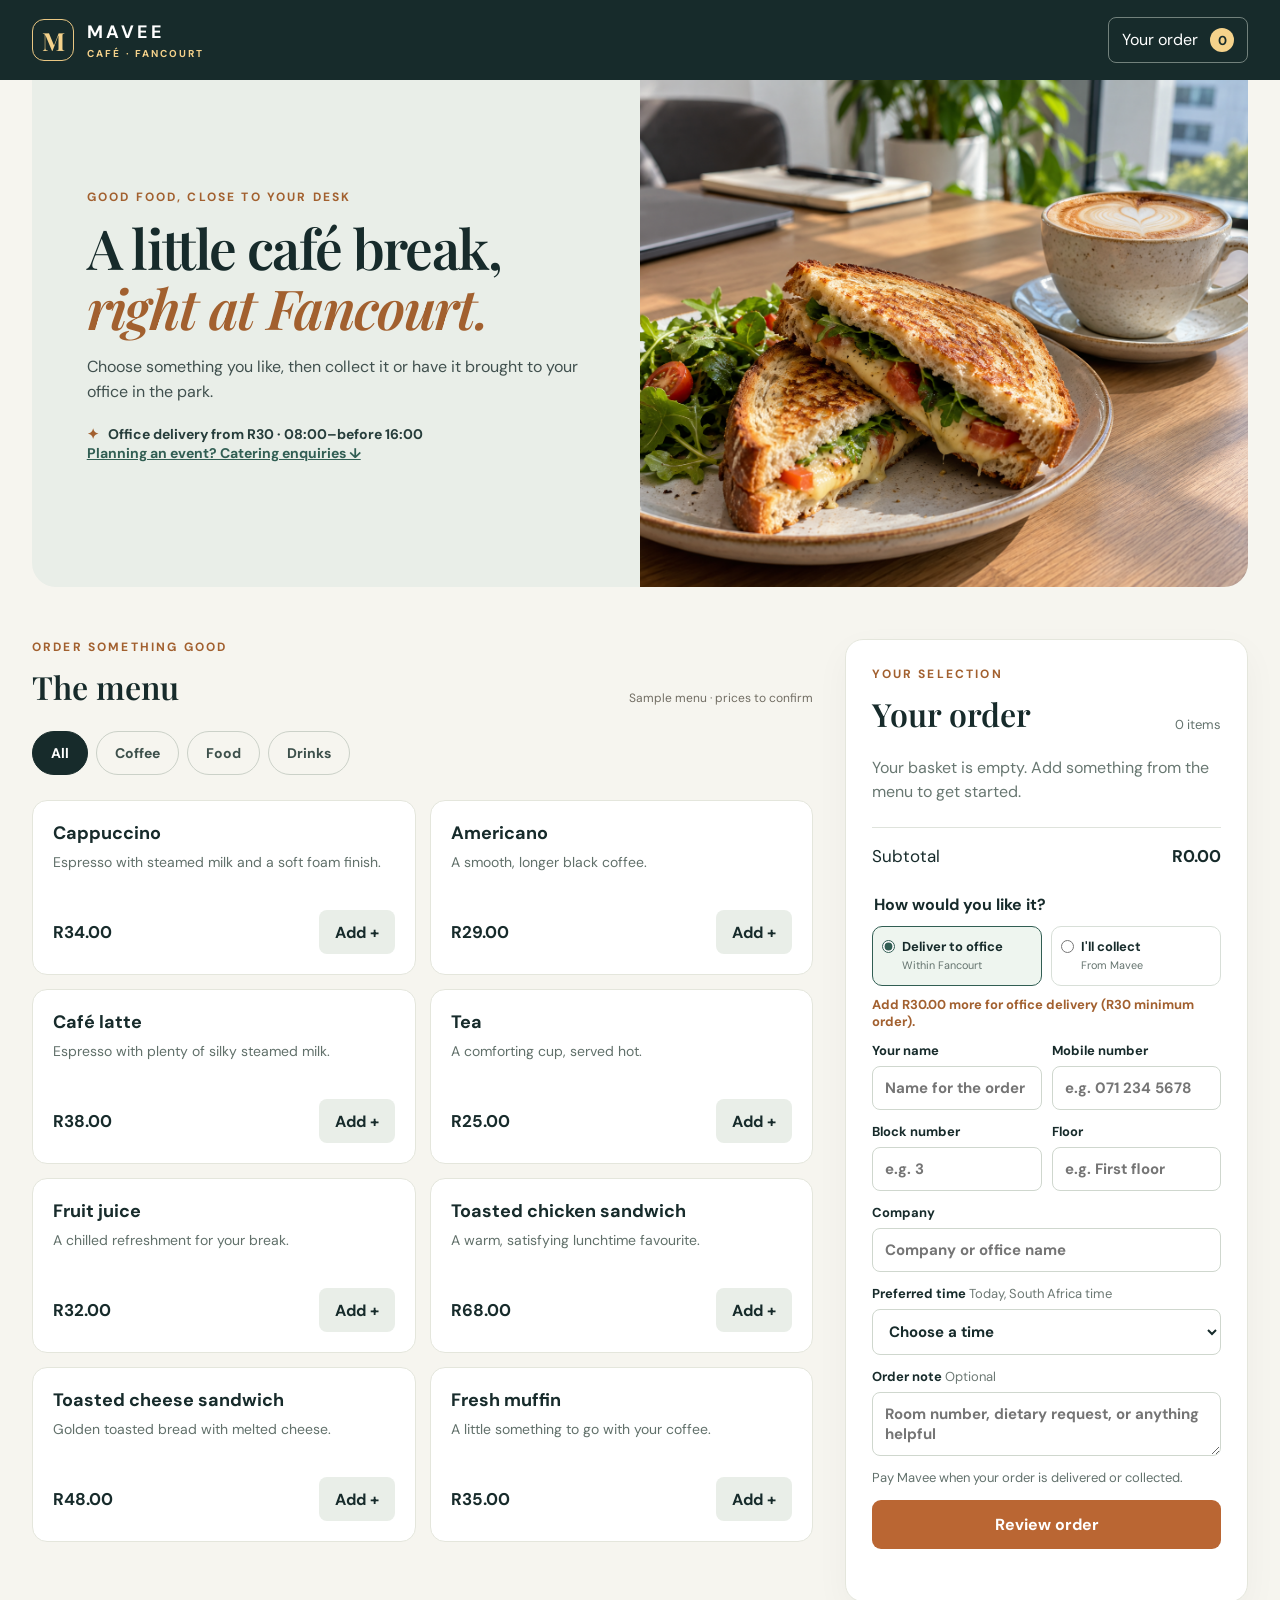
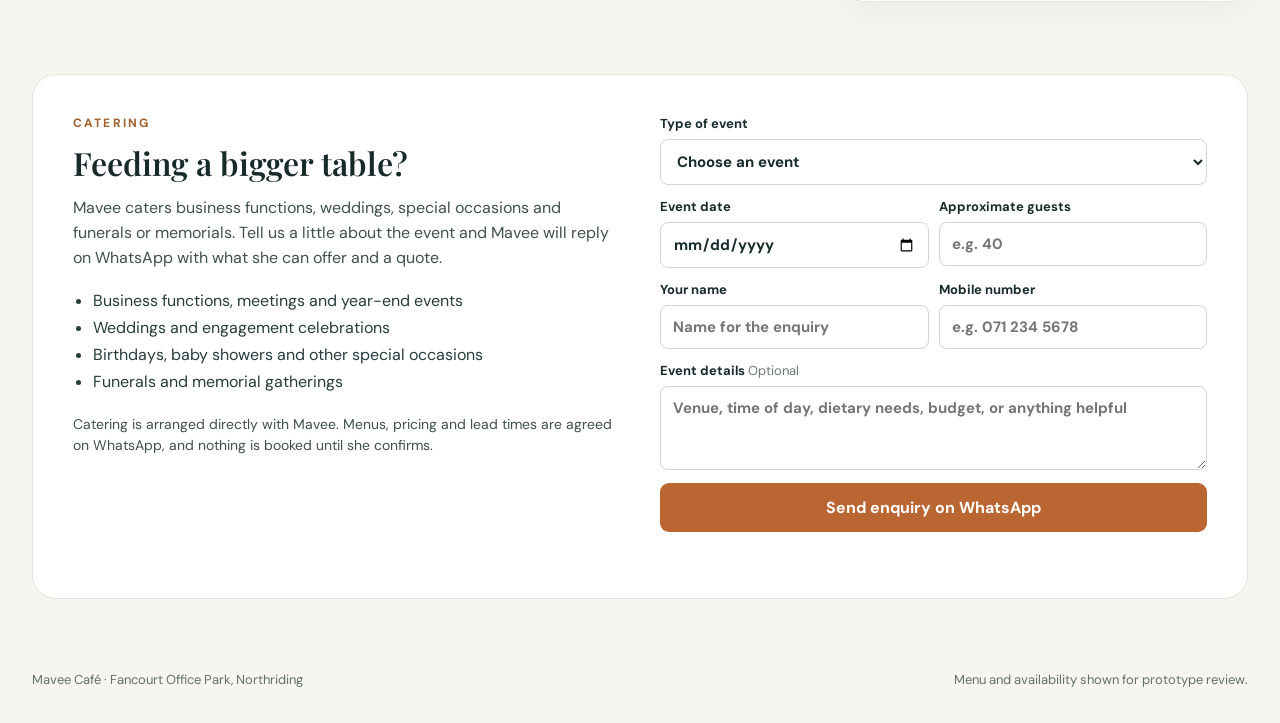
==== commit cbaf1323: "Add catering enquiry section with WhatsApp handoff Business functions, weddings, special occasions a" ====
--- a/index.html
+++ b/index.html
@@ -24,6 +24,7 @@
         <h1 id="pageTitle">A little café break, <em>right at Fancourt.</em></h1>
         <p>Choose something you like, then collect it or have it brought to your office in the park.</p>
         <div class="service-note"><span aria-hidden="true">✦</span> Office delivery from R30 · 08:00–before 16:00</div>
+        <p class="intro-link"><a id="cateringJump" href="#catering">Planning an event? Catering enquiries &darr;</a></p>
       </div>
       <img class="intro-image" src="./cafe.png" alt="Toasted sandwich and cappuccino on a café table">
     </section>
@@ -67,6 +68,48 @@
         </form>
       </aside>
     </div>
+
+    <section class="catering" id="catering" aria-labelledby="cateringTitle">
+      <div class="catering-copy">
+        <p class="eyebrow">Catering</p>
+        <h2 id="cateringTitle">Feeding a bigger table?</h2>
+        <p>Mavee caters business functions, weddings, special occasions and funerals or memorials. Tell us a little about the event and Mavee will reply on WhatsApp with what she can offer and a quote.</p>
+        <ul class="catering-list">
+          <li>Business functions, meetings and year-end events</li>
+          <li>Weddings and engagement celebrations</li>
+          <li>Birthdays, baby showers and other special occasions</li>
+          <li>Funerals and memorial gatherings</li>
+        </ul>
+        <p class="catering-note">Catering is arranged directly with Mavee. Menus, pricing and lead times are agreed on WhatsApp, and nothing is booked until she confirms.</p>
+      </div>
+      <form class="catering-form" id="cateringForm" novalidate>
+        <label>Type of event<select name="event" required><option value="">Choose an event</option><option value="Business function">Business function</option><option value="Wedding">Wedding</option><option value="Special occasion">Special occasion</option><option value="Funeral or memorial">Funeral or memorial</option><option value="Other">Other</option></select></label>
+        <div class="field-grid">
+          <label>Event date<input name="date" type="date" required></label>
+          <label>Approximate guests<input name="guests" type="number" inputmode="numeric" min="1" step="1" required placeholder="e.g. 40"></label>
+        </div>
+        <div class="field-grid">
+          <label>Your name<input name="name" autocomplete="name" required placeholder="Name for the enquiry"></label>
+          <label>Mobile number<input name="phone" type="tel" autocomplete="tel" required placeholder="e.g. 071 234 5678"></label>
+        </div>
+        <label>Event details <span class="label-hint">Optional</span><textarea name="note" rows="3" placeholder="Venue, time of day, dietary needs, budget, or anything helpful"></textarea></label>
+        <button type="submit" class="primary-button" id="cateringButton">Send enquiry on WhatsApp</button>
+        <p class="form-error" id="cateringError" role="alert"></p>
+        <div class="catering-review" id="cateringReview" hidden>
+          <p class="eyebrow">Check your enquiry</p>
+          <div class="review-content" id="cateringText"></div>
+          <a id="sendEnquiry" class="primary-button" href="#" target="_blank" rel="noopener">Open WhatsApp with this enquiry</a>
+          <p class="handoff-note">WhatsApp opens with this message filled in. Your enquiry reaches Mavee only once you press Send there, and she replies with what she can offer.</p>
+          <button id="copyEnquiry" class="link-button" type="button">Copy enquiry details instead</button>
+          <p class="copy-status" id="cateringStatus" role="status"></p>
+        </div>
+        <div class="catering-handed" id="cateringHanded" hidden>
+          <p class="eyebrow">One more tap</p>
+          <p class="sent-copy">Your enquiry is in WhatsApp. It reaches Mavee only once you press Send there. Your reference is <strong id="cateringRef"></strong>. She will reply with options and a quote; nothing is booked until she confirms.</p>
+          <a id="enquiryAgain" class="primary-button" href="#" target="_blank" rel="noopener">Open WhatsApp again</a>
+        </div>
+      </form>
+    </section>
   </main>
   <div class="step-bar" id="stepBar"><span id="stepSummary" aria-live="polite">0 items · R0.00</span><button type="button" class="primary-button" id="nextStep" disabled>Next</button></div>
   <div class="modal-backdrop" id="reviewModal">
@@ -75,7 +118,7 @@
       <div class="review-only">
         <p class="eyebrow">Almost there</p><h2 id="reviewTitle">Review your order request</h2>
         <div class="review-content" id="reviewContent"></div>
-        <p class="prototype-note">Prototype for review: menu items and prices are samples, and Mavee’s WhatsApp number is still being verified.</p>
+        <p class="prototype-note">Prototype for review: menu items and prices are samples until Mavee confirms them.</p>
         <div class="modal-actions"><a id="placeOrder" class="primary-button" href="#" target="_blank" rel="noopener">Place order on WhatsApp</a><button id="editOrder" class="secondary-button" type="button">Edit order</button></div>
         <p class="handoff-note">WhatsApp opens with this message filled in. Your order is placed only once you press Send there, and Mavee confirms by reply.</p>
         <button id="copyOrder" class="link-button" type="button">Copy order details instead</button>
--- a/styles.css
+++ b/styles.css
@@ -1,2 +1,2 @@
 @import url('https://fonts.googleapis.com/css2?family=DM+Sans:wght@400;500;600;700&family=Playfair+Display:ital,wght@0,600;1,600&display=swap');
-:root{font-family:'DM Sans',Arial,sans-serif;color:#172b2b;background:#f6f5ef;font-size:16px}*{box-sizing:border-box}html{scroll-behavior:smooth}body{margin:0}button,input,select,textarea{font:inherit}button{cursor:pointer}button:focus-visible,input:focus-visible,select:focus-visible,textarea:focus-visible{outline:3px solid #c47b35;outline-offset:2px}.shell{max-width:1320px;margin:auto;padding:0 32px}.site-header{background:#172b2b;color:#fff}.header-inner{height:80px;display:flex;align-items:center;justify-content:space-between}.brand{display:flex;gap:13px;align-items:center;color:#fff;text-decoration:none;font-weight:700;letter-spacing:.19em;font-size:18px}.brand small{display:block;font-size:10px;letter-spacing:.21em;color:#f5d28b;margin-top:3px}.brand-mark{width:42px;height:42px;border:1px solid #e9c783;border-radius:12px;display:grid;place-items:center;font-family:'Playfair Display',serif;font-size:25px;color:#f5d28b;letter-spacing:0}.basket-button{border:1px solid #72817c;background:transparent;color:#fff;padding:10px 13px;border-radius:8px}.basket-button span{display:inline-grid;place-items:center;min-width:24px;height:24px;margin-left:8px;background:#f5d28b;color:#172b2b;border-radius:50%;font-size:13px;font-weight:700}.intro{display:grid;grid-template-columns:1fr 1fr;min-height:330px;background:#e9eee8;overflow:hidden;border-radius:0 0 24px 24px}.intro-copy{padding:52px 6% 45px 9%;align-self:center}.eyebrow{text-transform:uppercase;letter-spacing:.18em;font-size:12px;font-weight:700;color:#a2602f;margin:0 0 13px}.intro h1{font:600 clamp(36px,4.3vw,60px)/1.08 'Playfair Display',Georgia,serif;letter-spacing:-.03em;margin:0 0 18px;max-width:620px}.intro h1 em{color:#a2602f}.intro-copy>p:not(.eyebrow){line-height:1.55;color:#40504e;max-width:510px;margin:0 0 20px}.intro-image{width:100%;height:100%;min-height:330px;object-fit:cover;object-position:center}.service-note{font-weight:700;font-size:14px;color:#263d3b}.service-note span{color:#a2602f;margin-right:6px}.workspace{display:grid;grid-template-columns:minmax(0,1.65fr) minmax(340px,.85fr);gap:32px;padding:52px 0 72px;align-items:start}.section-heading,.panel-heading{display:flex;align-items:end;justify-content:space-between;gap:12px}.section-heading h2,.panel-heading h2,.modal h2{font:600 32px/1.2 'Playfair Display',Georgia,serif;margin:0}.sample-label{font-size:12px;color:#716d63;text-align:right}.category-tabs{display:flex;flex-wrap:wrap;gap:8px;margin:25px 0}.category-tabs button{min-height:44px;border:1px solid #cbd1c8;background:transparent;border-radius:100px;padding:10px 18px;color:#3d504b;font-weight:700;font-size:14px}.category-tabs button.active{background:#172b2b;border-color:#172b2b;color:#fff}.menu-grid{display:grid;grid-template-columns:repeat(2,minmax(0,1fr));gap:14px}.menu-card{background:#fff;border:1px solid #e4e6dc;border-radius:15px;min-height:175px;padding:20px;display:flex;flex-direction:column}.menu-card h3{margin:0 0 7px;font-size:18px}.menu-card p{margin:0;color:#61706a;line-height:1.45;font-size:14px}.menu-card-bottom{display:flex;align-items:center;justify-content:space-between;margin-top:auto;padding-top:18px;gap:10px}.menu-card-bottom strong{font-size:17px}.add-button{min-height:44px;background:#e9eee8;border:0;border-radius:8px;padding:9px 16px;font-weight:700;color:#172b2b}.add-button:hover{background:#d7e5d9}.order-panel{background:#fff;border:1px solid #e4e6dc;border-radius:18px;padding:26px;box-shadow:0 12px 35px #18342a0a;position:sticky;top:20px}.cart-qty{font-size:13px;color:#64736e}.cart-items{padding:18px 0;min-height:85px}.empty-cart{color:#697872;line-height:1.5;margin:5px 0}.cart-line{display:flex;justify-content:space-between;gap:12px;border-bottom:1px solid #eef0eb;padding:10px 0}.cart-line strong{font-size:14px}.cart-line small{display:block;color:#62716c;margin-top:3px}.stepper{display:flex;align-items:center;gap:8px}.stepper button{width:36px;height:36px;font-size:18px;border:1px solid #cbd3cd;background:#fff;border-radius:7px}.total-line{display:flex;justify-content:space-between;border-top:1px solid #dfe3dc;padding:17px 0;font-size:17px}.fulfilment{border:0;padding:0;margin:10px 0 0}.fulfilment legend{font-weight:700;margin-bottom:11px}.choice-row{display:grid;grid-template-columns:1fr 1fr;gap:9px}.choice{display:flex;align-items:flex-start;gap:7px;border:1px solid #d8dfd8;border-radius:10px;padding:12px 9px;font-weight:700;font-size:13px;line-height:1.25;cursor:pointer}.choice:has(input:checked){border-color:#315e53;background:#eef5ef}.choice input{accent-color:#315e53;margin:1px 0 0}.choice small{display:block;color:#64736e;font-weight:400;margin-top:4px}.minimum-note{min-height:20px;color:#a2602f;font-size:13px;font-weight:700;margin:10px 0 12px}.order-panel form label{display:block;font-size:13px;font-weight:700;margin-bottom:13px}.order-panel input:not([type=radio]),.order-panel select,.order-panel textarea{display:block;width:100%;border:1px solid #cfd7ce;border-radius:8px;padding:11px 12px;background:#fff;color:#172b2b;font-size:15px;margin-top:7px}.order-panel textarea{resize:vertical}.field-grid{display:grid;grid-template-columns:1fr 1fr;gap:10px}.label-hint{font-weight:400;color:#6d7974}.payment-note{font-size:13px;color:#62716c;line-height:1.4}.primary-button{width:100%;border:0;border-radius:9px;padding:14px 16px;background:#ba6633;color:#fff;font-weight:700}.primary-button:hover{background:#9f5429}.secondary-button{border:1px solid #cbd3cd;border-radius:9px;background:#fff;padding:13px 16px;font-weight:700;color:#172b2b}.form-error{color:#a03228;font-size:13px;min-height:1em;margin-bottom:0}.footer{padding-bottom:35px;display:flex;justify-content:space-between;gap:20px;color:#62716c;font-size:13px}.modal-backdrop{position:fixed;inset:0;background:#102421bb;z-index:10;display:grid;place-items:center;padding:18px}body:not([data-step=review]):not([data-step=sent]) .modal-backdrop{display:none}body[data-step=sent] .review-only,body:not([data-step=sent]) .sent-only{display:none}a.primary-button{display:block;text-align:center;text-decoration:none}.link-button{border:0;background:none;color:#315e53;font-weight:700;padding:12px 0 0;font-size:14px;cursor:pointer}.handoff-note,.sent-copy{font-size:14px;color:#62716c;line-height:1.45;margin:12px 0 0}.modal{background:#fff;width:min(560px,100%);max-height:90vh;overflow:auto;border-radius:18px;padding:28px;position:relative}.back-link{display:none;border:0;background:none;padding:0 0 14px;font-weight:700;color:#315e53;font-size:14px}.step-bar{display:none;position:fixed;left:0;right:0;bottom:0;z-index:5;background:#fff;border-top:1px solid #dfe3dc;padding:12px 18px calc(12px + env(safe-area-inset-bottom));align-items:center;justify-content:space-between;gap:14px;box-shadow:0 -8px 24px #18342a12}.step-bar span{font-weight:700;font-size:15px}.step-bar .primary-button{width:auto;min-width:120px}.step-bar .primary-button:disabled{background:#cfd7ce;color:#5f6b66}.close-button{position:absolute;right:20px;top:15px;border:0;background:none;font-size:30px;color:#52645d}.review-content{white-space:pre-line;line-height:1.55;background:#f6f7f2;padding:18px;border-radius:10px;margin:19px 0;font-size:14px}.prototype-note{color:#775029;background:#fcf3df;border-radius:8px;padding:12px;line-height:1.45;font-size:14px}.modal-actions{display:flex;gap:10px}.modal-actions .primary-button{width:auto;flex:1}.copy-status{min-height:18px;font-size:13px;color:#315e53;margin-bottom:0}@media(max-width:900px){.workspace{grid-template-columns:1fr}.back-link{display:inline-block}body[data-step=menu] .step-bar{display:flex}body[data-step=menu] main{padding-bottom:96px}body[data-step=menu] .order-panel{display:none}body[data-step=details] .menu-section,body[data-step=details] .intro{display:none}body:is([data-step=review],[data-step=sent]) .workspace,body:is([data-step=review],[data-step=sent]) .intro{display:none}body:is([data-step=review],[data-step=sent]) .modal-backdrop{position:static;background:none;padding:0;display:block;margin-top:24px}body:is([data-step=review],[data-step=sent]) .modal{width:100%;max-height:none;border:1px solid #e4e6dc}body:is([data-step=review],[data-step=sent]) .close-button{display:none}.order-panel{position:static}.intro-copy{padding:35px}.intro{min-height:300px}}@media(max-width:650px){.shell{padding-left:18px;padding-right:18px}.header-inner{height:68px}.brand{font-size:15px}.brand-mark{height:36px;width:36px}.basket-button{font-size:13px}.intro{display:flex;flex-direction:column-reverse}.intro-image{height:120px;min-height:120px}.intro-copy{padding:26px 22px 32px}.intro h1{font-size:37px}.workspace{padding-top:34px;gap:25px}.menu-grid{grid-template-columns:1fr}.menu-card{min-height:145px}.section-heading{align-items:start}.order-panel{padding:20px}.footer{flex-direction:column}.modal-actions{flex-direction:column}.modal-actions .primary-button{width:100%}}@media(max-width:380px){.field-grid,.choice-row{grid-template-columns:1fr}.sample-label{max-width:110px}}
+:root{font-family:'DM Sans',Arial,sans-serif;color:#172b2b;background:#f6f5ef;font-size:16px}*{box-sizing:border-box}html{scroll-behavior:smooth}body{margin:0}button,input,select,textarea{font:inherit}button{cursor:pointer}button:focus-visible,input:focus-visible,select:focus-visible,textarea:focus-visible{outline:3px solid #c47b35;outline-offset:2px}.shell{max-width:1320px;margin:auto;padding:0 32px}.site-header{background:#172b2b;color:#fff}.header-inner{height:80px;display:flex;align-items:center;justify-content:space-between}.brand{display:flex;gap:13px;align-items:center;color:#fff;text-decoration:none;font-weight:700;letter-spacing:.19em;font-size:18px}.brand small{display:block;font-size:10px;letter-spacing:.21em;color:#f5d28b;margin-top:3px}.brand-mark{width:42px;height:42px;border:1px solid #e9c783;border-radius:12px;display:grid;place-items:center;font-family:'Playfair Display',serif;font-size:25px;color:#f5d28b;letter-spacing:0}.basket-button{border:1px solid #72817c;background:transparent;color:#fff;padding:10px 13px;border-radius:8px}.basket-button span{display:inline-grid;place-items:center;min-width:24px;height:24px;margin-left:8px;background:#f5d28b;color:#172b2b;border-radius:50%;font-size:13px;font-weight:700}.intro{display:grid;grid-template-columns:1fr 1fr;min-height:330px;background:#e9eee8;overflow:hidden;border-radius:0 0 24px 24px}.intro-copy{padding:52px 6% 45px 9%;align-self:center}.eyebrow{text-transform:uppercase;letter-spacing:.18em;font-size:12px;font-weight:700;color:#a2602f;margin:0 0 13px}.intro h1{font:600 clamp(36px,4.3vw,60px)/1.08 'Playfair Display',Georgia,serif;letter-spacing:-.03em;margin:0 0 18px;max-width:620px}.intro h1 em{color:#a2602f}.intro-copy>p:not(.eyebrow){line-height:1.55;color:#40504e;max-width:510px;margin:0 0 20px}.intro-image{width:100%;height:100%;min-height:330px;object-fit:cover;object-position:center}.service-note{font-weight:700;font-size:14px;color:#263d3b}.service-note span{color:#a2602f;margin-right:6px}.workspace{display:grid;grid-template-columns:minmax(0,1.65fr) minmax(340px,.85fr);gap:32px;padding:52px 0 72px;align-items:start}.section-heading,.panel-heading{display:flex;align-items:end;justify-content:space-between;gap:12px}.section-heading h2,.panel-heading h2,.modal h2{font:600 32px/1.2 'Playfair Display',Georgia,serif;margin:0}.sample-label{font-size:12px;color:#716d63;text-align:right}.category-tabs{display:flex;flex-wrap:wrap;gap:8px;margin:25px 0}.category-tabs button{min-height:44px;border:1px solid #cbd1c8;background:transparent;border-radius:100px;padding:10px 18px;color:#3d504b;font-weight:700;font-size:14px}.category-tabs button.active{background:#172b2b;border-color:#172b2b;color:#fff}.menu-grid{display:grid;grid-template-columns:repeat(2,minmax(0,1fr));gap:14px}.menu-card{background:#fff;border:1px solid #e4e6dc;border-radius:15px;min-height:175px;padding:20px;display:flex;flex-direction:column}.menu-card h3{margin:0 0 7px;font-size:18px}.menu-card p{margin:0;color:#61706a;line-height:1.45;font-size:14px}.menu-card-bottom{display:flex;align-items:center;justify-content:space-between;margin-top:auto;padding-top:18px;gap:10px}.menu-card-bottom strong{font-size:17px}.add-button{min-height:44px;background:#e9eee8;border:0;border-radius:8px;padding:9px 16px;font-weight:700;color:#172b2b}.add-button:hover{background:#d7e5d9}.order-panel{background:#fff;border:1px solid #e4e6dc;border-radius:18px;padding:26px;box-shadow:0 12px 35px #18342a0a;position:sticky;top:20px}.cart-qty{font-size:13px;color:#64736e}.cart-items{padding:18px 0;min-height:85px}.empty-cart{color:#697872;line-height:1.5;margin:5px 0}.cart-line{display:flex;justify-content:space-between;gap:12px;border-bottom:1px solid #eef0eb;padding:10px 0}.cart-line strong{font-size:14px}.cart-line small{display:block;color:#62716c;margin-top:3px}.stepper{display:flex;align-items:center;gap:8px}.stepper button{width:36px;height:36px;font-size:18px;border:1px solid #cbd3cd;background:#fff;border-radius:7px}.total-line{display:flex;justify-content:space-between;border-top:1px solid #dfe3dc;padding:17px 0;font-size:17px}.fulfilment{border:0;padding:0;margin:10px 0 0}.fulfilment legend{font-weight:700;margin-bottom:11px}.choice-row{display:grid;grid-template-columns:1fr 1fr;gap:9px}.choice{display:flex;align-items:flex-start;gap:7px;border:1px solid #d8dfd8;border-radius:10px;padding:12px 9px;font-weight:700;font-size:13px;line-height:1.25;cursor:pointer}.choice:has(input:checked){border-color:#315e53;background:#eef5ef}.choice input{accent-color:#315e53;margin:1px 0 0}.choice small{display:block;color:#64736e;font-weight:400;margin-top:4px}.minimum-note{min-height:20px;color:#a2602f;font-size:13px;font-weight:700;margin:10px 0 12px}.order-panel form label,.catering-form label{display:block;font-size:13px;font-weight:700;margin-bottom:13px}.order-panel input:not([type=radio]),.order-panel select,.order-panel textarea,.catering-form input,.catering-form select,.catering-form textarea{display:block;width:100%;border:1px solid #cfd7ce;border-radius:8px;padding:11px 12px;background:#fff;color:#172b2b;font-size:15px;margin-top:7px}.order-panel textarea,.catering-form textarea{resize:vertical}.field-grid{display:grid;grid-template-columns:1fr 1fr;gap:10px}.label-hint{font-weight:400;color:#6d7974}.payment-note{font-size:13px;color:#62716c;line-height:1.4}.primary-button{width:100%;border:0;border-radius:9px;padding:14px 16px;background:#ba6633;color:#fff;font-weight:700}.primary-button:hover{background:#9f5429}.secondary-button{border:1px solid #cbd3cd;border-radius:9px;background:#fff;padding:13px 16px;font-weight:700;color:#172b2b}.form-error{color:#a03228;font-size:13px;min-height:1em;margin-bottom:0}.intro-link{margin:14px 0 0;font-size:14px}.intro-link a{color:#315e53;font-weight:700}.catering{display:grid;grid-template-columns:minmax(0,1fr) minmax(340px,1fr);gap:40px;background:#fff;border:1px solid #e4e6dc;border-radius:24px;padding:40px;margin:0 0 72px;scroll-margin-top:20px}.catering h2{font:600 32px/1.2 'Playfair Display',Georgia,serif;margin:0 0 14px}.catering-copy>p:not(.eyebrow){line-height:1.55;color:#40504e;margin:0 0 16px}.catering-list{margin:0 0 18px;padding-left:20px;line-height:1.7;color:#263d3b}.catering-note{font-size:14px;color:#62716c}.catering-review,.catering-handed{margin-top:22px;padding-top:22px;border-top:1px solid #e4e6dc}.catering-review .review-content{margin-top:10px}.footer{padding-bottom:35px;display:flex;justify-content:space-between;gap:20px;color:#62716c;font-size:13px}.modal-backdrop{position:fixed;inset:0;background:#102421bb;z-index:10;display:grid;place-items:center;padding:18px}body:not([data-step=review]):not([data-step=sent]) .modal-backdrop{display:none}body[data-step=sent] .review-only,body:not([data-step=sent]) .sent-only{display:none}a.primary-button{display:block;text-align:center;text-decoration:none}.link-button{border:0;background:none;color:#315e53;font-weight:700;padding:12px 0 0;font-size:14px;cursor:pointer}.handoff-note,.sent-copy{font-size:14px;color:#62716c;line-height:1.45;margin:12px 0 0}.modal{background:#fff;width:min(560px,100%);max-height:90vh;overflow:auto;border-radius:18px;padding:28px;position:relative}.back-link{display:none;border:0;background:none;padding:0 0 14px;font-weight:700;color:#315e53;font-size:14px}.step-bar{display:none;position:fixed;left:0;right:0;bottom:0;z-index:5;background:#fff;border-top:1px solid #dfe3dc;padding:12px 18px calc(12px + env(safe-area-inset-bottom));align-items:center;justify-content:space-between;gap:14px;box-shadow:0 -8px 24px #18342a12}.step-bar span{font-weight:700;font-size:15px}.step-bar .primary-button{width:auto;min-width:120px}.step-bar .primary-button:disabled{background:#cfd7ce;color:#5f6b66}.close-button{position:absolute;right:20px;top:15px;border:0;background:none;font-size:30px;color:#52645d}.review-content{white-space:pre-line;line-height:1.55;background:#f6f7f2;padding:18px;border-radius:10px;margin:19px 0;font-size:14px}.prototype-note{color:#775029;background:#fcf3df;border-radius:8px;padding:12px;line-height:1.45;font-size:14px}.modal-actions{display:flex;gap:10px}.modal-actions .primary-button{width:auto;flex:1}.copy-status{min-height:18px;font-size:13px;color:#315e53;margin-bottom:0}@media(max-width:900px){.workspace{grid-template-columns:1fr}.back-link{display:inline-block}body[data-step=menu] .step-bar{display:flex}body[data-step=menu] main{padding-bottom:96px}body[data-step=menu] .order-panel{display:none}body:not([data-step=menu]) .catering{display:none}.catering{grid-template-columns:1fr;gap:24px;padding:28px 22px;margin-bottom:48px}body[data-step=details] .menu-section,body[data-step=details] .intro{display:none}body:is([data-step=review],[data-step=sent]) .workspace,body:is([data-step=review],[data-step=sent]) .intro{display:none}body:is([data-step=review],[data-step=sent]) .modal-backdrop{position:static;background:none;padding:0;display:block;margin-top:24px}body:is([data-step=review],[data-step=sent]) .modal{width:100%;max-height:none;border:1px solid #e4e6dc}body:is([data-step=review],[data-step=sent]) .close-button{display:none}.order-panel{position:static}.intro-copy{padding:35px}.intro{min-height:300px}}@media(max-width:650px){.shell{padding-left:18px;padding-right:18px}.header-inner{height:68px}.brand{font-size:15px}.brand-mark{height:36px;width:36px}.basket-button{font-size:13px}.intro{display:flex;flex-direction:column-reverse}.intro-image{height:120px;min-height:120px}.intro-copy{padding:26px 22px 32px}.intro h1{font-size:37px}.workspace{padding-top:34px;gap:25px}.menu-grid{grid-template-columns:1fr}.menu-card{min-height:145px}.section-heading{align-items:start}.order-panel{padding:20px}.footer{flex-direction:column}.modal-actions{flex-direction:column}.modal-actions .primary-button{width:100%}.catering .field-grid{grid-template-columns:1fr}}@media(max-width:380px){.field-grid,.choice-row{grid-template-columns:1fr}.sample-label{max-width:110px}}
